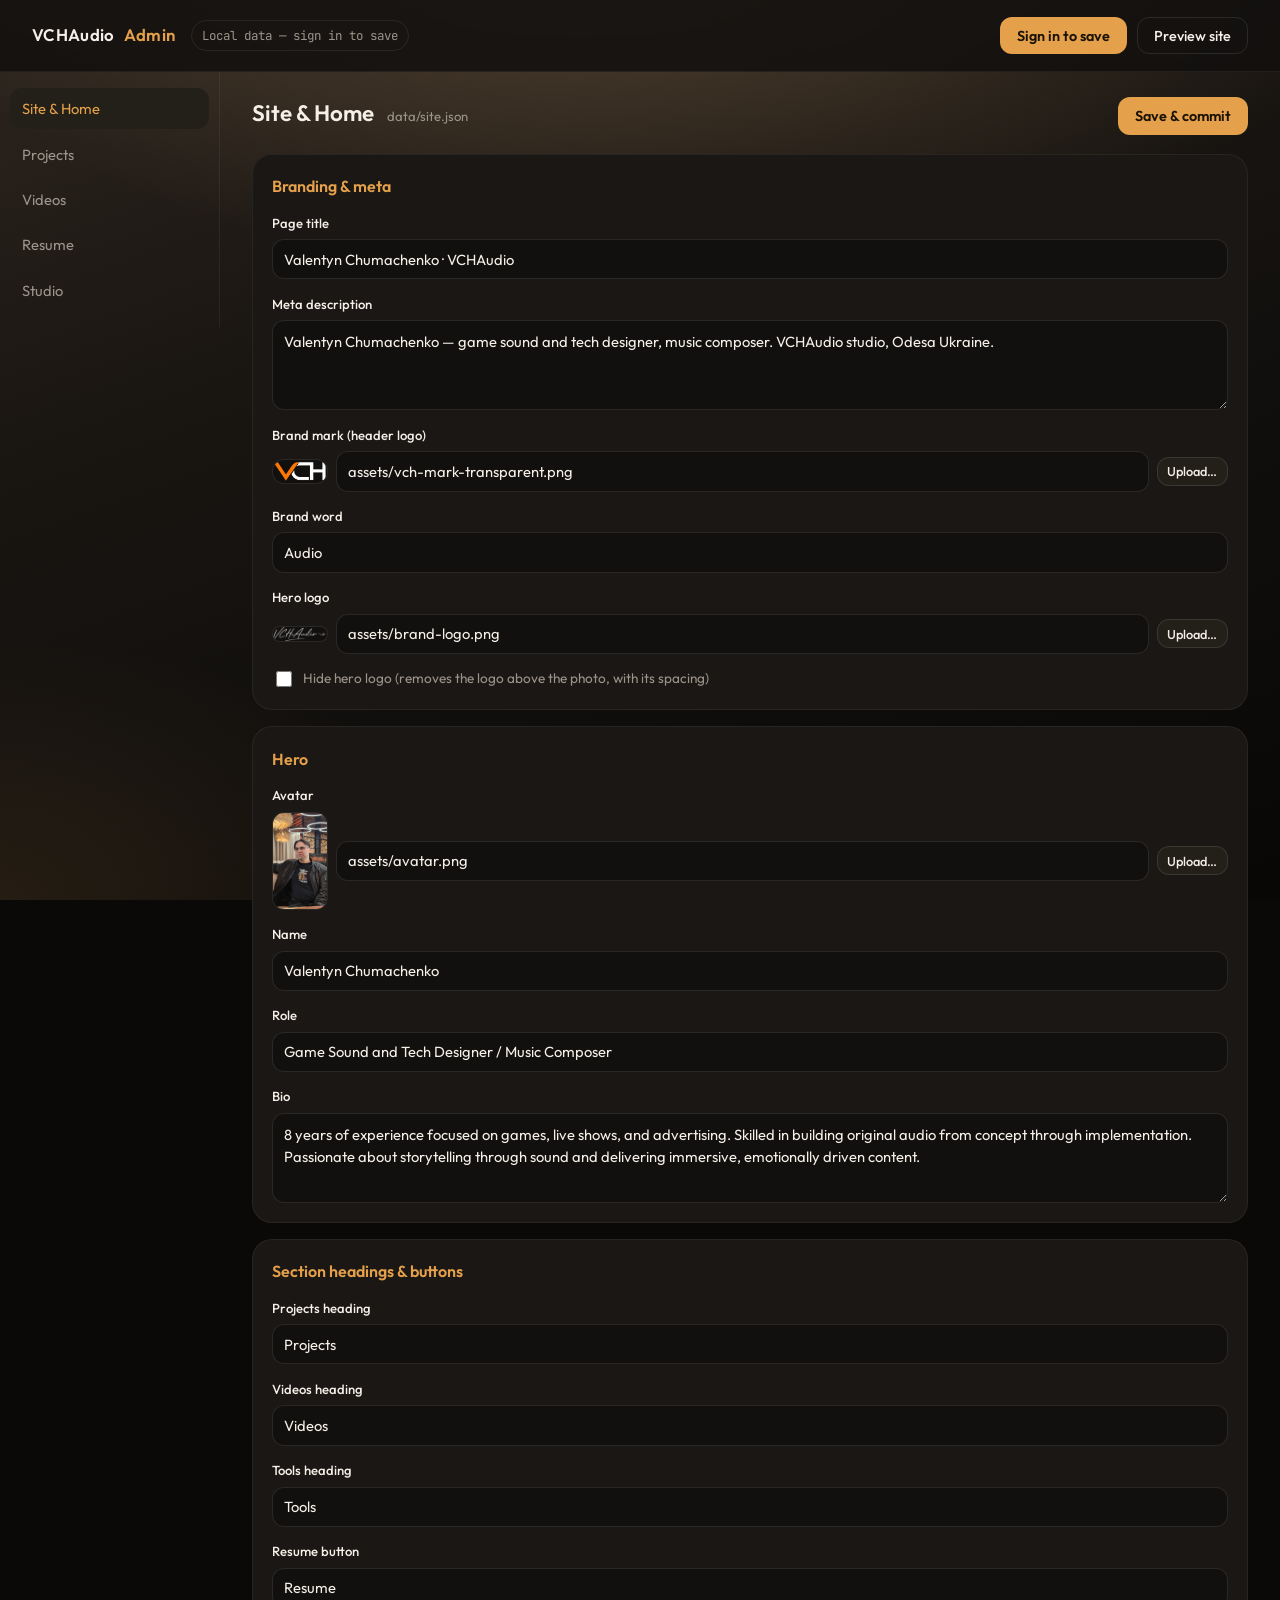
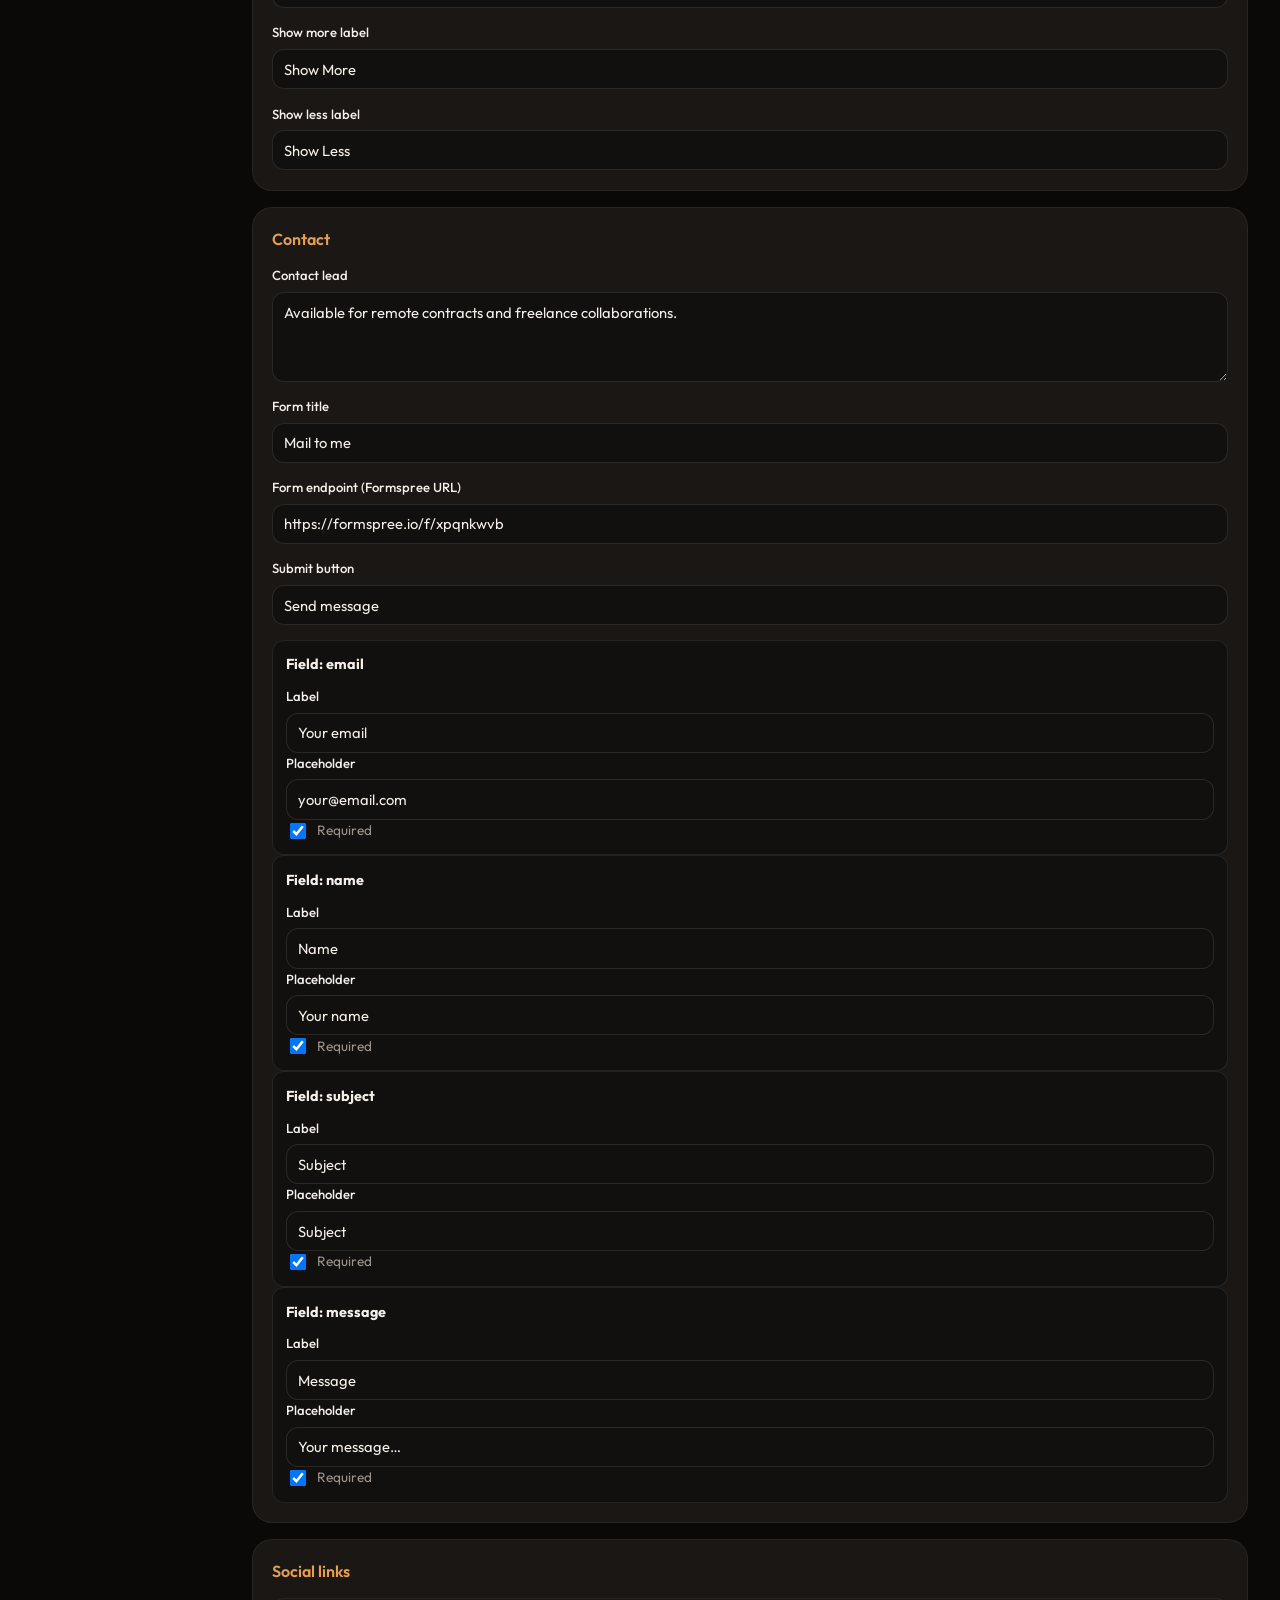
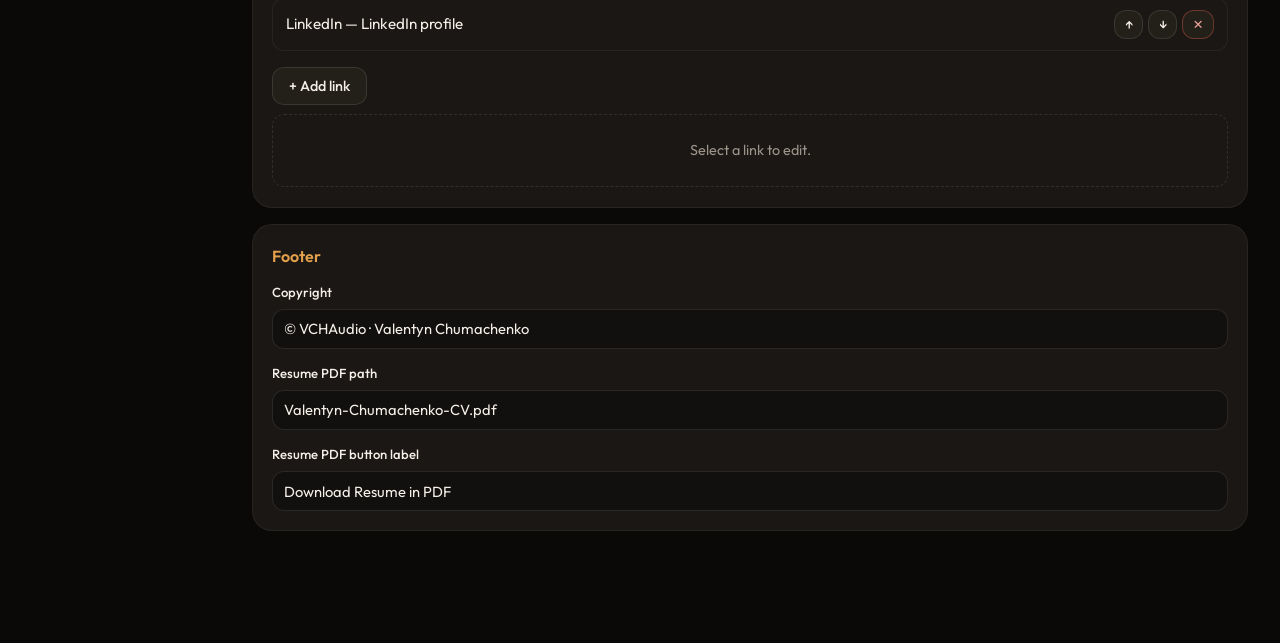
==== admin/index.html @ 2c7d289c "Add admin panel, JSON-driven rendering, and local dev server. Admin panel (admin/) edits site, proje" ====
<!DOCTYPE html>
<html lang="en">
  <head>
    <meta charset="UTF-8" />
    <meta name="viewport" content="width=device-width, initial-scale=1" />
    <meta name="robots" content="noindex,nofollow" />
    <title>VCHAudio · Admin</title>
    <link rel="preconnect" href="https://fonts.googleapis.com" />
    <link rel="preconnect" href="https://fonts.gstatic.com" crossorigin />
    <link
      href="https://fonts.googleapis.com/css2?family=DM+Sans:wght@400;500&family=JetBrains+Mono:wght@400;500&family=Outfit:wght@300;400;500;600;700&display=swap"
      rel="stylesheet"
    />
    <link rel="stylesheet" href="../css/styles.css" />
    <link rel="stylesheet" href="admin.css" />
    <link rel="icon" type="image/png" sizes="32x32" href="../assets/favicon-32.png" />
  </head>
  <body class="admin-body admin-body--app">
    <header class="admin-topbar">
      <a class="admin-brand" href="../index.html" target="_blank" rel="noopener">VCHAudio <span>Admin</span></a>
      <div class="admin-topbar__repo" id="admin-repo-label" hidden></div>
      <div class="admin-topbar__actions">
        <button type="button" class="admin-btn admin-btn--primary" id="admin-signin-btn" hidden>Sign in to save</button>
        <button type="button" class="admin-btn admin-btn--ghost" id="admin-preview-btn" hidden>Preview site</button>
        <button type="button" class="admin-btn admin-btn--ghost" id="admin-logout-btn" hidden>Log out</button>
      </div>
    </header>

    <!-- App screen (login lives on login.html) -->
    <section class="admin-app" id="admin-app" hidden>
      <nav class="admin-collections" id="admin-collections"></nav>
      <main class="admin-editor" id="admin-editor"></main>
    </section>

    <div class="admin-toast" id="admin-toast" role="status" aria-live="polite" hidden></div>
    <script src="admin.js" defer></script>
  </body>
</html>
---- css/styles.css ----
/* VCHAudio portfolio — warm dark minimal */
:root {
  --bg: #12100e;
  --bg-elevated: #1a1714;
  --surface: #232019;
  --surface-hover: #2d2820;
  --text: #f5efe8;
  --text-muted: #9c948a;
  --accent: #e4a04a;
  --accent-dim: #c98a3a;
  --glow: rgba(255, 210, 150, 0.12);
  --ring: rgba(255, 220, 190, 0.45);
  --radius-lg: 20px;
  --radius-md: 12px;
  --radius-full: 9999px;
  /* Drop shadow mostly below; negative spread avoids halo on rounded corners */
  --shadow: 0 10px 22px -10px rgba(0, 0, 0, 0.42), inset 0 1px 0 rgba(255, 255, 255, 0.04);
  --shadow-hover: 0 14px 26px -10px rgba(0, 0, 0, 0.48), 0 0 0 1px rgba(228, 160, 74, 0.08);
  --card-stack-gap: 2rem;
  --font: "Outfit", system-ui, sans-serif;
  --mono: "JetBrains Mono", ui-monospace, monospace;
  /* Experience dates / meta (index): distinct from body & mono UI */
  --font-dates: "DM Sans", system-ui, sans-serif;
  --ease-out: cubic-bezier(0.22, 1, 0.36, 1);
  --header-h: 72px;
  --brand-header-inset: clamp(1.25rem, 4vw, 2.5rem);
  /* Horizontal travel: bar brand center ↔ viewport center (mirrored on index/sub) */
  --brand-rehome-offset: calc(50vw - var(--brand-header-inset) - 50%);
  /* Home: collapsed spoilers align with Explore nav tiles */
  --home-tile-max: 420px;
  /* Spoilers: roll only (tile width is instant with JS) */
  --spoiler-roll: 0.42s;
}

*,
*::before,
*::after {
  box-sizing: border-box;
}

html {
  scroll-behavior: smooth;
  background-color: #0a0908;
  scroll-padding-top: var(--header-h);
}

html::before {
  content: "";
  position: fixed;
  inset: 0;
  z-index: 0;
  pointer-events: none;
  background-image:
    radial-gradient(ellipse 115% 80% at 50% -10%, rgba(255, 200, 140, 0.24), transparent 52%),
    radial-gradient(ellipse 65% 50% at 0% 100%, rgba(228, 160, 74, 0.1), transparent 58%),
    linear-gradient(160deg, #2e261f 0%, #1a1612 32%, var(--bg) 58%, #080706 100%);
  background-repeat: no-repeat;
  background-size: 100% 100%;
}

@media (prefers-reduced-motion: reduce) {
  html {
    scroll-behavior: auto;
  }
  *,
  *::before,
  *::after {
    animation-duration: 0.01ms !important;
    animation-iteration-count: 1 !important;
    transition-duration: 0.01ms !important;
  }
}

body {
  position: relative;
  z-index: 1;
  margin: 0;
  min-height: 100vh;
  min-height: 100dvh;
  padding-top: var(--header-h);
  font-family: var(--font);
  font-weight: 400;
  font-size: 1rem;
  line-height: 1.6;
  color: var(--text);
  background: transparent;
  -webkit-font-smoothing: antialiased;
}

a {
  color: var(--accent);
  text-decoration: none;
  transition: color 0.2s var(--ease-out), opacity 0.2s;
}

a:hover {
  color: #f0be6e;
}

img {
  max-width: 100%;
  display: block;
}

img:not(.brand-vch-mark):not(.page-overview-banner__img):not(.avatar-photo) {
  height: auto;
}

/* ——— Layout ——— */
.site-header {
  position: fixed;
  top: 0;
  left: 0;
  right: 0;
  z-index: 40;
  height: var(--header-h);
  display: flex;
  align-items: center;
  justify-content: space-between;
  padding: 0 clamp(1.25rem, 4vw, 2.5rem);
  /* Opaque bar: no backdrop-filter on scroll (repaints every frame). */
  background: rgba(18, 16, 14, 0.97);
  border-bottom: 1px solid rgba(255, 255, 255, 0.06);
}

/* Subpages (not index): brand centered; equal side columns keep true horizontal center */
.site-header--center-brand {
  display: grid;
  grid-template-columns: minmax(2.75rem, 1fr) auto minmax(2.75rem, 1fr);
  align-items: center;
  justify-content: stretch;
}

.site-header--center-brand > .brand {
  grid-column: 2;
  justify-self: center;
}

.site-header--center-brand > .nav-back {
  grid-column: 3;
  justify-self: end;
}

.brand {
  font-weight: 600;
  font-size: 1.05rem;
  letter-spacing: 0.06em;
  color: var(--text);
  text-decoration: none;
}

.brand span {
  color: var(--accent);
}

.brand.brand--with-vch-mark > span {
  font-size: 1.13em;
  line-height: 1;
}

/* Header wordmark — index and VM-XCtrl share this block (see index.html header) */
.site-header .brand.brand--with-vch-mark {
  font-size: 1.05rem;
  line-height: 1;
}

.site-header .brand.brand--with-vch-mark > span {
  font-size: 1.13em;
  line-height: 1;
}

.site-header .brand-vch-mark {
  height: 1.06em;
  max-height: min(1.78rem, 1.36em);
  width: auto;
  max-width: none;
  object-fit: contain;
}

/* Match .experience-studio-title--wordmark: shared optical lock-up for mark + “Audio” */
.brand--with-vch-mark {
  display: inline-flex;
  align-items: center;
  justify-content: center;
  gap: 0.06em;
  line-height: 1;
  animation: logo-fade-in 0.4s var(--ease-out) both;
}

.brand-vch-mark {
  height: 1.06em;
  width: auto;
  max-height: min(1.78rem, 1.36em);
  display: block;
  flex-shrink: 0;
  object-fit: contain;
  animation: logo-breathe 2s ease-in-out 0.45s infinite;
}

.brand--with-vch-mark:hover .brand-vch-mark {
  filter: brightness(1.08);
}

/* In-document nav: index ↔ sub — same motion, mirrored (center ↔ left corner) */
html.nav-from-sub .brand.brand--with-vch-mark {
  --brand-rehome-from: var(--brand-rehome-offset);
  animation: brand-rehome 0.95s var(--ease-out) both;
}

html.nav-from-index .brand.brand--with-vch-mark {
  --brand-rehome-from: calc(-1 * var(--brand-rehome-offset));
  animation: brand-rehome 0.95s var(--ease-out) both;
}

html.nav-from-sub .brand-vch-mark,
html.nav-from-index .brand-vch-mark {
  animation: logo-breathe 2s ease-in-out 1.12s infinite;
}

.nav-back {
  font-size: 0.9rem;
  font-weight: 500;
  color: var(--text-muted);
}

.nav-back:hover {
  color: var(--text);
}

/* Back control: left column; title in true page center (1fr | auto | 1fr grid) */
.page-hero-title-row {
  display: grid;
  grid-template-columns: minmax(0, 1fr) auto minmax(0, 1fr);
  align-items: center;
  column-gap: clamp(1rem, 4vw, 1.75rem);
  margin: 0 0 0.5rem;
  width: 100%;
}

.page-hero-title-row > h1,
.page-hero-title-stack {
  grid-column: 2;
  grid-row: 1;
}

.page-hero-title-row > h1 {
  text-align: center;
}

.page-hero-title-stack {
  display: flex;
  flex-direction: column;
  align-items: center;
  text-align: center;
  min-width: 0;
}

.page-hero-title-stack h1 {
  margin: 0 0 0.2rem;
  text-align: center;
}

.page-hero-company {
  margin: 0;
  font-size: clamp(0.92rem, 2.1vw, 1.08rem);
  font-weight: 500;
  letter-spacing: 0.03em;
  color: #9e8f7e;
}

/* Spotlight project pages: default banner title size, gold project name only */
main.project-page--hero-glow .page-hero-title-stack h1 {
  color: #f0d78c;
}

main.project-page--hero-glow .page-hero-company--category {
  font-size: clamp(0.72rem, 1.75vw, 0.88rem);
  font-weight: 500;
  letter-spacing: 0.02em;
  color: #ffffff;
}

.page-back-inline {
  grid-column: 1;
  grid-row: 1;
  justify-self: end;
  align-self: center;
  display: flex;
  flex-shrink: 0;
}

.page-back {
  display: inline-flex;
  align-items: center;
  justify-content: center;
  line-height: 0;
  border-radius: var(--radius-full);
  transition: transform 0.15s var(--ease-out);
}

.page-back:active {
  transform: scale(0.96);
}

.page-back-icon {
  width: 1.5rem;
  height: 1.5rem;
  border-radius: var(--radius-full);
  background: var(--surface);
  display: flex;
  align-items: center;
  justify-content: center;
  flex-shrink: 0;
  transition: transform 0.4s var(--ease-out), background 0.25s var(--ease-out);
}

.page-back:hover .page-back-icon {
  background: var(--surface-hover);
}

.page-back-icon svg {
  width: 14px;
  height: 14px;
  color: var(--accent);
  stroke: var(--accent);
  stroke-width: 2.25;
}

.page-back-icon svg path {
  stroke: currentColor;
}

main {
  max-width: 720px;
  margin: 0 auto;
  padding: clamp(0.65rem, 1.8vw, 1.1rem) clamp(1.25rem, 4vw, 2rem) 4rem;
}

/* Marketing & ads: wider two-column work rows */
main.marketing-main {
  max-width: min(1440px, 100%);
}

/* Other projects: same wide main as Marketing — do not use .marketing-main (Marketing strip/carousel rules) */
main.page-other-projects {
  max-width: min(1440px, 100%);
}

.page-hero {
  text-align: center;
  padding: 0.85rem 0 1rem;
}

.page-hero h1 {
  margin: 0 0 0.5rem;
  font-size: clamp(2.05rem, 5.8vw, 2.9rem);
  font-weight: 600;
  letter-spacing: -0.02em;
}

.page-hero .page-hero-title-row > h1 {
  margin: 0 0 0.5rem;
}

.page-hero .page-hero-title-stack h1 {
  margin: 0 0 0.2rem;
}

/* Project pages with top banner: tight under fixed header */
.page-overview-banner + main {
  padding-top: clamp(0.35rem, 1.1vw, 0.65rem);
}

.page-overview-banner + main .page-hero {
  padding: 0.35rem 0 1rem;
}

.page-overview-banner + main .page-hero-title-row {
  margin-bottom: 0.35rem;
}

.page-overview-banner + main .page-hero h1 {
  font-size: clamp(2.35rem, 6.5vw, 3.25rem);
}

.page-hero p.lead {
  margin: 0;
  color: var(--text-muted);
  font-size: 1.05rem;
}

/* ——— Home hero (logo, portrait, intro) ——— */
.home-hero {
  margin-bottom: 0.5rem;
}

.brand-logo-wrap {
  display: flex;
  justify-content: center;
  align-items: center;
  margin: 0.5rem 0 1.1rem;
  animation: fade-up 0.75s var(--ease-out) both;
}

/* When the admin hides the hero logo, the wrapper must collapse (removing the
   logo AND its spacing). Without this, `.brand-logo-wrap { display: flex }`
   above would override the UA `[hidden] { display: none }` rule (same
   specificity, author beats UA) and the logo/space would stay. */
.brand-logo-wrap[hidden] {
  display: none;
}

.brand-logo {
  display: block;
  width: min(100%, 720px);
  height: auto;
  max-height: min(32vw, 200px);
  object-fit: contain;
  animation: logo-breathe 2s ease-in-out 0.85s infinite;
}

@media (min-width: 480px) {
  .brand-logo {
    max-height: min(28vw, 240px);
  }
}

@media (min-width: 720px) {
  .brand-logo {
    max-height: min(24vw, 300px);
  }
}

.avatar-wrap {
  display: flex;
  justify-content: center;
  margin: 0 0 1.35rem;
  animation: hero-in 0.9s var(--ease-out) 0.08s both;
}

.avatar-ring {
  position: relative;
  width: min(200px, 52vw);
  height: min(200px, 52vw);
  border-radius: var(--radius-full);
  padding: 4px;
  display: flex;
  align-items: center;
  justify-content: center;
  transform-style: preserve-3d;
  transition: transform 0.4s var(--ease-out);
  background: linear-gradient(145deg, var(--ring), rgba(80, 60, 40, 0.35) 40%, var(--accent-dim));
  box-shadow:
    0 0 0 1px rgba(255, 255, 255, 0.06),
    0 20px 50px rgba(0, 0, 0, 0.5),
    0 0 80px rgba(228, 160, 74, 0.08);
}

.avatar-ring::after {
  content: "";
  position: absolute;
  inset: -12px;
  border-radius: inherit;
  background: radial-gradient(circle, rgba(255, 220, 180, 0.15), transparent 65%);
  z-index: -1;
  pointer-events: none;
}

.avatar-photo-crop {
  flex: 1 1 auto;
  width: 100%;
  height: 100%;
  min-height: 0;
  min-width: 0;
  border-radius: var(--radius-full);
  overflow: hidden;
}

.avatar-photo-crop img {
  width: 100%;
  height: 100%;
  object-fit: cover;
  object-position: 50% 18%;
  transform: scale(1.08);
  transform-origin: 50% 18%;
  display: block;
  border-radius: var(--radius-full);
  border: 3px solid var(--bg);
}

.intro-block {
  text-align: center;
  max-width: 26rem;
  margin: 0 auto 2rem;
  animation: fade-up 0.8s var(--ease-out) 0.16s both;
}

.intro-name {
  margin: 0 0 0.45rem;
  font-size: clamp(1.45rem, 4.2vw, 1.95rem);
  font-weight: 600;
  letter-spacing: -0.02em;
  line-height: 1.2;
  color: var(--text);
}

.intro-role {
  margin: 0 0 0.75rem;
  font-size: clamp(0.95rem, 2.8vw, 1.08rem);
  font-weight: 500;
  color: var(--text-muted);
  line-height: 1.45;
}

.intro-tagline-wrap {
  margin: 0;
  display: flex;
  justify-content: center;
}

.intro-tagline {
  display: inline-block;
  margin: 0;
  padding: 0.32rem 0.7rem;
  font-size: clamp(0.76rem, 2.05vw, 0.84rem);
  font-style: italic;
  font-weight: 300;
  font-synthesis: none;
  letter-spacing: 0.025em;
  line-height: 1.45;
  color: rgba(244, 238, 232, 0.62);
  border-radius: var(--radius-full);
  border: 1px solid rgba(255, 255, 255, 0.06);
  background: rgba(255, 255, 255, 0.02);
}

/* ——— Spoiler / details ——— */
details.spoiler {
  width: 100%;
  max-width: min(var(--home-tile-max), 100%);
  margin-left: auto;
  margin-right: auto;
  margin-bottom: calc(var(--card-stack-gap) * 0.7);
  background: var(--bg-elevated);
  border: 1px solid rgba(255, 255, 255, 0.06);
  border-radius: var(--radius-lg);
  overflow: visible;
  isolation: isolate;
  box-shadow: var(--shadow);
  animation: fade-up 0.8s var(--ease-out) 0s both;
  /* No max-width transition — JS resizes tile immediately */
  transition:
    border-color 0.24s var(--ease-out),
    transform 0.24s var(--ease-out),
    background 0.24s var(--ease-out),
    box-shadow 0.24s var(--ease-out);
}

details.spoiler[open] {
  max-width: 100%;
  transform: none;
  background: var(--bg-elevated);
  border-color: rgba(255, 255, 255, 0.06);
  box-shadow: var(--shadow-hover);
}

details.spoiler:not([open]):hover,
details.spoiler:not([open]):focus-within {
  background: linear-gradient(165deg, var(--glow), var(--bg-elevated));
  border-color: rgba(228, 160, 74, 0.38);
  transform: translateY(-2px);
  box-shadow: 0 10px 28px rgba(0, 0, 0, 0.3), 0 0 0 1px rgba(228, 160, 74, 0.1);
}

details.spoiler:not([open]):active {
  transform: translateY(0);
}

details.spoiler[open]:hover,
details.spoiler[open]:focus-within {
  background: var(--bg-elevated);
  transform: none;
  border-color: rgba(255, 255, 255, 0.06);
  box-shadow: var(--shadow-hover);
}

details.spoiler:not([open]):hover summary,
details.spoiler:not([open]):focus-within summary {
  color: var(--accent);
}

/* After closing: reset tile + summary (pointer can still be over; summary keeps :focus) */
details.spoiler.spoiler--no-hover:not([open]):hover,
details.spoiler.spoiler--no-hover:not([open]):focus-within {
  background: var(--bg-elevated);
  border-color: rgba(255, 255, 255, 0.06);
  transform: none;
  box-shadow: var(--shadow);
}

details.spoiler.spoiler--no-hover:not([open]):hover summary,
details.spoiler.spoiler--no-hover:not([open]):focus-within summary {
  color: var(--text);
}

details.spoiler.spoiler--no-hover:not([open]) summary:hover,
details.spoiler.spoiler--no-hover:not([open]) summary:focus-visible {
  background: transparent;
}

details.spoiler.spoiler--no-hover:not([open]) .spoiler-chevron:hover {
  background: var(--surface);
}

details.spoiler[open] summary,
details.spoiler[open]:hover summary,
details.spoiler[open]:focus-within summary {
  color: var(--text);
}

details.spoiler summary:focus-visible {
  outline: 2px solid var(--ring);
  outline-offset: 2px;
  border-radius: var(--radius-md);
}

details.spoiler:last-of-type {
  margin-bottom: var(--card-stack-gap);
}

details.spoiler summary {
  list-style: none;
  cursor: pointer;
  position: relative;
  display: flex;
  align-items: center;
  justify-content: center;
  padding: 1.15rem 1.35rem;
  font-weight: 500;
  font-size: 1.05rem;
  line-height: 1.3;
  color: var(--text);
  user-select: none;
  border-radius: var(--radius-lg);
  transition:
    background 0.25s var(--ease-out),
    color 0.2s var(--ease-out);
}

details.spoiler[open] summary {
  border-radius: var(--radius-lg) var(--radius-lg) 0 0;
}

.spoiler-summary-label {
  text-align: center;
}

details.spoiler summary::-webkit-details-marker {
  display: none;
}

details.spoiler summary:hover {
  background: rgba(255, 255, 255, 0.04);
}

details.spoiler summary:active {
  transform: scale(0.995);
}

.spoiler-chevron {
  position: absolute;
  right: 1rem;
  top: 50%;
  width: 1.5rem;
  height: 1.5rem;
  margin-top: -0.75rem;
  border-radius: var(--radius-full);
  background: var(--surface);
  display: flex;
  align-items: center;
  justify-content: center;
  flex-shrink: 0;
  transition: transform 0.4s var(--ease-out), background 0.25s;
}

details.spoiler summary:hover .spoiler-chevron {
  background: var(--surface-hover);
}

details.spoiler[open] .spoiler-chevron {
  transform: rotate(180deg);
}

.spoiler-chevron svg {
  width: 14px;
  height: 14px;
  stroke: var(--accent);
  stroke-width: 2.25;
}

.spoiler-chevron svg path {
  stroke: inherit;
}

.spoiler-body {
  max-height: 0;
  overflow: hidden;
  border-radius: 0 0 var(--radius-lg) var(--radius-lg);
  perspective: 1000px;
  transition: max-height var(--spoiler-roll) var(--ease-out);
}

/* Fallback when JavaScript is disabled */
details.spoiler[open] .spoiler-body {
  max-height: 3200px;
}

@keyframes spoiler-roll-open {
  from {
    transform: rotateX(-88deg);
  }
  to {
    transform: rotateX(0deg);
  }
}

@keyframes spoiler-roll-close {
  from {
    transform: rotateX(0deg);
  }
  to {
    transform: rotateX(-88deg);
  }
}

@keyframes spoiler-roll-open-reverse {
  from {
    transform: rotateX(88deg);
  }
  to {
    transform: rotateX(0deg);
  }
}

.spoiler-inner {
  padding: 0 1.25rem 1.35rem;
  border-top: 1px solid rgba(255, 255, 255, 0.05);
  transform-origin: top center;
  backface-visibility: hidden;
  /* Open: keyframed roll only; close snaps (no transition) */
}

details.spoiler:not([open]) .spoiler-inner {
  transform: rotateX(-88deg);
  animation: none;
  pointer-events: none;
}

details.spoiler[open] .spoiler-inner {
  pointer-events: auto;
  animation: spoiler-roll-open var(--spoiler-roll) var(--ease-out) both;
}

@media (prefers-reduced-motion: reduce) {
  .spoiler-body {
    perspective: none;
  }

  .spoiler-inner {
    transition: none;
    animation: none !important;
  }

  details.spoiler:not([open]) .spoiler-inner {
    transform: none;
  }

  details.spoiler[open] .spoiler-inner {
    transform: none;
  }
}

/* ——— Content blocks inside spoiler ——— */
.info-grid {
  display: grid;
  gap: 0.65rem 1.25rem;
  margin: 1rem 0 1.5rem;
}

@media (min-width: 480px) {
  .info-grid {
    grid-template-columns: auto 1fr;
  }
}

.info-label {
  font-size: 0.78rem;
  text-transform: uppercase;
  letter-spacing: 0.08em;
  color: var(--text-muted);
  font-weight: 500;
}

.info-value {
  font-size: 0.95rem;
}

.divider {
  height: 1px;
  background: rgba(255, 255, 255, 0.06);
  margin: 1.25rem 0;
}

.summary-text {
  margin: 0;
  color: var(--text-muted);
  font-size: 0.98rem;
  line-height: 1.65;
}

.experience-intro {
  display: flex;
  flex-direction: column;
  gap: 1.5rem;
  padding-top: 1rem;
}

.experience-studio {
  text-align: center;
  padding: 0 0.5rem 1.35rem;
  border-bottom: 1px solid rgba(255, 255, 255, 0.08);
}

.experience-studio-eyebrow {
  margin: 0 0 0.4rem;
  font-size: 0.68rem;
  font-weight: 600;
  letter-spacing: 0.2em;
  text-transform: uppercase;
  color: var(--text-muted);
}

.experience-studio-title {
  margin: 0 0 0.45rem;
  font-size: clamp(1.35rem, 4vw, 1.65rem);
  font-weight: 600;
  letter-spacing: 0.06em;
  color: var(--accent);
}

.experience-studio-title--wordmark {
  display: inline-flex;
  align-items: center;
  justify-content: center;
  gap: 0.06em;
  margin: 0 auto 0.45rem;
  max-width: 100%;
  font-size: clamp(1.35rem, 4vw, 1.65rem);
  font-weight: 600;
  letter-spacing: 0.06em;
  color: var(--text);
  line-height: 1;
}

.experience-studio-title--wordmark .experience-studio-mark {
  height: 1.06em;
  width: auto;
  max-height: min(1.95rem, 1.36em);
  display: block;
  object-fit: contain;
  flex-shrink: 0;
}

.experience-studio-title--wordmark .experience-studio-audio {
  color: var(--accent);
  font-size: 1.13em;
  line-height: 1;
}

.experience-studio-meta {
  margin: 0 0 0.65rem;
  font-family: var(--font-dates);
  font-size: 0.8rem;
  font-weight: 500;
  letter-spacing: 0.03em;
  font-feature-settings: "tnum" 1;
  color: var(--accent-dim);
}

.experience-studio-lead {
  margin: 0 auto;
  max-width: 28rem;
  font-size: 0.92rem;
  line-height: 1.55;
  color: var(--text-muted);
}

.experience-list {
  display: flex;
  flex-direction: column;
  gap: 1.1rem;
}

.job-card {
  background: var(--surface);
  border-radius: var(--radius-md);
  padding: 1rem 1.1rem;
  border: 1px solid rgba(255, 255, 255, 0.04);
  transition: border-color 0.25s, transform 0.25s var(--ease-out);
}

/* Clickable tiles → project overview: plain until hover; palette accent (distinct from always-on studio card) */
a.job-card.job-card--to-project {
  display: block;
  text-decoration: none;
  color: inherit;
  cursor: pointer;
  transition:
    border-color 0.25s var(--ease-out),
    transform 0.25s var(--ease-out),
    background 0.25s var(--ease-out),
    box-shadow 0.25s var(--ease-out);
}

a.job-card.job-card--to-project h3,
a.job-card.job-card--to-project .job-meta,
a.job-card.job-card--to-project p {
  transition: color 0.2s var(--ease-out);
}

a.job-card.job-card--to-project:hover,
a.job-card.job-card--to-project:focus-visible {
  background: linear-gradient(165deg, var(--glow), var(--bg-elevated));
  border-color: rgba(228, 160, 74, 0.38);
  transform: translateY(-2px);
  box-shadow: var(--shadow-hover);
}

a.job-card.job-card--to-project:hover h3,
a.job-card.job-card--to-project:focus-visible h3 {
  color: var(--accent);
}

a.job-card.job-card--to-project:hover .job-meta,
a.job-card.job-card--to-project:focus-visible .job-meta {
  color: var(--accent-dim);
}

a.job-card.job-card--to-project:hover p,
a.job-card.job-card--to-project:focus-visible p {
  color: var(--text);
}

a.job-card.job-card--to-project:active {
  transform: translateY(0);
}

a.job-card.job-card--to-project:focus-visible {
  outline: 2px solid var(--ring);
  outline-offset: 3px;
}

.job-card:hover {
  border-color: rgba(228, 160, 74, 0.2);
}

.job-card h3 {
  margin: 0 0 0.25rem;
  font-size: 1.05rem;
  font-weight: 600;
}

.job-meta {
  font-size: 0.82rem;
  color: var(--accent);
  font-family: var(--font-dates);
  font-weight: 500;
  letter-spacing: 0.03em;
  font-feature-settings: "tnum" 1;
  margin-bottom: 0.5rem;
}

.job-card p {
  margin: 0;
  font-size: 0.9rem;
  color: var(--text-muted);
}

/* ——— Skills spoiler (home) ——— */
.spoiler-inner--skills {
  display: flex;
  flex-direction: column;
  gap: 1.5rem;
  padding-top: 1rem;
  padding-bottom: 1.5rem;
}

.spoiler-inner--skills .divider {
  margin: 0.25rem 0;
}

.skills-group {
  margin: 0;
}

.skills-heading {
  margin: 0 0 0.85rem;
  font-weight: 600;
  line-height: 1.25;
  text-align: center;
}

.skills-heading--featured {
  font-size: clamp(0.95rem, 2.8vw, 1.08rem);
  letter-spacing: 0.04em;
  font-weight: 600;
  padding-bottom: 0.5rem;
  border-bottom: 1px solid rgba(255, 255, 255, 0.12);
  max-width: 18rem;
  margin-left: auto;
  margin-right: auto;
  margin-bottom: 0.95rem;
}

.skills-group--technical .skills-heading--featured {
  color: #e8c9a8;
  text-shadow: 0 0 22px rgba(228, 160, 74, 0.22);
  border-bottom-color: rgba(196, 130, 88, 0.55);
}

.skills-group--core .skills-heading--featured {
  color: var(--accent);
  text-shadow: 0 0 20px rgba(228, 160, 74, 0.28);
  border-bottom-color: rgba(228, 160, 74, 0.55);
}

.skills-group--soft .skills-heading--featured {
  color: #ffffff;
  border-bottom-color: rgba(255, 255, 255, 0.28);
}

.skills-heading--notes {
  font-size: 0.78rem;
  text-transform: uppercase;
  letter-spacing: 0.12em;
  color: var(--text-muted);
  font-weight: 600;
  margin-bottom: 0.45rem;
}

.skills-group--notes .course-line {
  margin-top: 0;
  text-align: center;
  max-width: 26rem;
  margin-left: auto;
  margin-right: auto;
}

.skill-list {
  list-style: none;
  margin: 0;
  padding: 0;
  display: grid;
  gap: 0.35rem 0.45rem;
  grid-template-columns: 1fr;
}

@media (min-width: 400px) {
  .skill-list {
    grid-template-columns: repeat(2, minmax(0, 1fr));
  }
}

@media (min-width: 640px) {
  .skill-list {
    grid-template-columns: repeat(3, minmax(0, 1fr));
  }
}

.skill-list li {
  margin: 0;
  display: flex;
  align-items: center;
  justify-content: center;
  text-align: center;
  text-wrap: balance;
  min-height: 2.5rem;
  padding: 0.4rem 0.55rem;
  line-height: 1.25;
  font-family: var(--font);
  font-size: 0.78rem;
  font-weight: 700;
  letter-spacing: 0.01em;
  border-radius: var(--radius-md);
  transition:
    border-color 0.22s var(--ease-out),
    box-shadow 0.22s var(--ease-out),
    transform 0.22s var(--ease-out),
    color 0.22s var(--ease-out),
    background 0.22s var(--ease-out);
}

/* Technical: bronze / brown-gold + warm shimmer (no green or blue) */
.skills-group--technical .skill-list li {
  position: relative;
  overflow: hidden;
  color: rgba(255, 236, 218, 0.96);
  background: linear-gradient(
    125deg,
    rgba(72, 44, 30, 0.72) 0%,
    rgba(140, 88, 52, 0.38) 22%,
    rgba(255, 220, 190, 0.16) 45%,
    rgba(165, 98, 58, 0.32) 58%,
    rgba(42, 28, 20, 0.78) 100%
  );
  background-size: 240% 240%;
  border: 1px solid rgba(200, 130, 82, 0.48);
  box-shadow:
    0 1px 0 rgba(255, 230, 200, 0.1) inset,
    0 4px 14px rgba(0, 0, 0, 0.28),
    0 0 18px rgba(228, 160, 74, 0.12);
}

@media (prefers-reduced-motion: no-preference) {
  .skills-group--technical .skill-list li {
    animation: skill-tech-shimmer-warm 6s ease-in-out infinite;
  }
}

@keyframes skill-tech-shimmer-warm {
  0%,
  100% {
    background-position: 0% 40%;
  }

  50% {
    background-position: 100% 60%;
  }
}

.skills-group--technical .skill-list li:hover {
  color: #fff4e8;
  border-color: rgba(220, 160, 110, 0.65);
  box-shadow:
    0 1px 0 rgba(255, 235, 210, 0.14) inset,
    0 6px 20px rgba(0, 0, 0, 0.32),
    0 0 26px rgba(228, 160, 74, 0.22);
  transform: translateY(-2px);
}

/* Core: gold (site accent) */
.skills-group--core .skill-list li {
  color: #fff5e8;
  background: linear-gradient(
    158deg,
    rgba(228, 160, 74, 0.28) 0%,
    rgba(35, 32, 25, 0.92) 42%,
    rgba(201, 138, 58, 0.18) 100%
  );
  border: 1px solid rgba(228, 160, 74, 0.48);
  box-shadow:
    0 1px 0 rgba(255, 220, 180, 0.14) inset,
    0 4px 14px rgba(0, 0, 0, 0.24),
    0 0 16px rgba(228, 160, 74, 0.14);
}

.skills-group--core .skill-list li:hover {
  color: #fffaf2;
  border-color: rgba(240, 190, 110, 0.65);
  box-shadow:
    0 1px 0 rgba(255, 230, 200, 0.2) inset,
    0 6px 20px rgba(0, 0, 0, 0.3),
    0 0 28px rgba(228, 160, 74, 0.3);
  transform: translateY(-2px);
}

/* Soft: white */
.skills-group--soft .skill-list li {
  color: #ffffff;
  background: linear-gradient(
    165deg,
    rgba(255, 255, 255, 0.1) 0%,
    rgba(255, 255, 255, 0.03) 48%,
    rgba(245, 239, 232, 0.06) 100%
  );
  border: 1px solid rgba(255, 255, 255, 0.2);
  box-shadow:
    0 1px 0 rgba(255, 255, 255, 0.09) inset,
    0 4px 14px rgba(0, 0, 0, 0.22);
}

.skills-group--soft .skill-list li:hover {
  color: #ffffff;
  border-color: rgba(255, 255, 255, 0.38);
  box-shadow:
    0 1px 0 rgba(255, 255, 255, 0.12) inset,
    0 6px 20px rgba(0, 0, 0, 0.28),
    0 0 18px rgba(255, 255, 255, 0.06);
  transform: translateY(-2px);
}

@media (prefers-reduced-motion: reduce) {
  .skill-list li {
    transition: border-color 0.15s ease, box-shadow 0.15s ease, color 0.15s ease;
  }

  .skill-list li:hover {
    transform: none;
  }
}

.course-line {
  font-size: 0.92rem;
  color: var(--text-muted);
  margin: 0.35rem 0 0;
}

.course-line strong {
  color: var(--text);
  font-weight: 500;
}

/* ——— Nav cards ——— */
.section-label {
  text-align: center;
  font-size: 0.72rem;
  text-transform: uppercase;
  letter-spacing: 0.18em;
  color: var(--text-muted);
  margin: 2.5rem 0 1rem;
  animation: fade-up 0.8s var(--ease-out) 0.28s both;
}

.section-label--nav-follow {
  margin: 1.85rem 0 0.85rem;
  animation: fade-up 0.75s var(--ease-out) 0.52s both;
}

.nav-grid {
  display: flex;
  flex-direction: column;
  gap: var(--card-stack-gap);
  max-width: var(--home-tile-max);
  margin: 0 auto;
}

.nav-card {
  display: block;
  position: relative;
  padding: 1.15rem 1.35rem;
  border-radius: var(--radius-lg);
  background: var(--bg-elevated);
  border: 1px solid rgba(255, 255, 255, 0.08);
  color: var(--text);
  font-weight: 500;
  font-size: 1.05rem;
  text-align: center;
  overflow: visible;
  isolation: isolate;
  transition:
    transform 0.35s var(--ease-out),
    border-color 0.25s,
    box-shadow 0.35s var(--ease-out),
    background 0.25s;
  box-shadow: var(--shadow);
}

.nav-card::before {
  content: "";
  position: absolute;
  inset: 0;
  background: linear-gradient(120deg, transparent 40%, rgba(228, 160, 74, 0.06) 50%, transparent 60%);
  transform: translateX(-100%);
  transition: transform 0.6s var(--ease-out);
}

.nav-card:hover {
  border-color: rgba(228, 160, 74, 0.35);
  transform: translateY(-3px);
  box-shadow: var(--shadow-hover);
  background: var(--surface);
}

.nav-card:hover::before {
  transform: translateX(100%);
}

.nav-card:active {
  transform: translateY(0) scale(0.98);
  transition-duration: 0.1s;
}

.nav-card span.sub {
  display: block;
  margin-top: 0.25rem;
  font-size: 0.78rem;
  font-weight: 400;
  color: var(--text-muted);
}

/* Stagger nav cards */
.nav-card[data-i="0"] { animation: fade-up 0.65s var(--ease-out) 0.32s both; }
.nav-card[data-i="1"] { animation: fade-up 0.65s var(--ease-out) 0.4s both; }
.nav-card[data-i="2"] { animation: fade-up 0.65s var(--ease-out) 0.48s both; }
.nav-card[data-i="3"] { animation: fade-up 0.65s var(--ease-out) 0.54s both; }
.nav-card[data-i="4"] { animation: fade-up 0.65s var(--ease-out) 0.62s both; }
.nav-card[data-i="5"] { animation: fade-up 0.65s var(--ease-out) 0.7s both; }
.nav-card[data-i="6"] { animation: fade-up 0.65s var(--ease-out) 0.78s both; }

/* ——— Scroll reveal ——— */
.reveal {
  opacity: 0;
  transform: translateY(22px);
  transition:
    opacity 0.65s var(--ease-out),
    transform 0.65s var(--ease-out);
}

.reveal.is-visible {
  opacity: 1;
  transform: translateY(0);
}

/* ——— Subpages ——— */
.sub-content {
  margin-top: 1.5rem;
  padding: 1.5rem;
  background: var(--bg-elevated);
  border-radius: var(--radius-lg);
  border: 1px solid rgba(255, 255, 255, 0.06);
}

.sub-content p {
  margin: 0;
  color: var(--text-muted);
}

/* Scroll to top — matches Resume button (premium bronze + shimmer) */
.scroll-to-top {
  position: fixed;
  right: clamp(1rem, 3vw, 1.5rem);
  bottom: clamp(1.25rem, 4vw, 2rem);
  z-index: 90;
  display: flex;
  align-items: center;
  justify-content: center;
  width: 4.25rem;
  height: 4.25rem;
  padding: 0;
  overflow: hidden;
  border: 1px solid rgba(228, 180, 110, 0.32);
  border-radius: 50%;
  background: linear-gradient(
    155deg,
    rgba(72, 58, 42, 0.92) 0%,
    rgba(32, 26, 20, 0.98) 38%,
    rgba(48, 38, 28, 0.96) 72%,
    rgba(88, 68, 46, 0.88) 100%
  );
  color: #f0be6e;
  box-shadow:
    0 6px 28px rgba(0, 0, 0, 0.38),
    inset 0 1px 0 rgba(255, 228, 196, 0.14),
    inset 0 -1px 0 rgba(0, 0, 0, 0.22),
    0 0 40px rgba(228, 160, 74, 0.1);
  cursor: pointer;
  opacity: 0;
  visibility: hidden;
  transform: translateY(0.5rem);
  -webkit-tap-highlight-color: transparent;
  transition:
    opacity 0.25s var(--ease-out),
    visibility 0.25s var(--ease-out),
    transform 0.35s var(--ease-out),
    border-color 0.25s var(--ease-out),
    box-shadow 0.35s var(--ease-out),
    background 0.25s var(--ease-out),
    color 0.25s var(--ease-out);
}

.scroll-to-top::before {
  content: "";
  position: absolute;
  inset: 0;
  border-radius: inherit;
  background: linear-gradient(
    120deg,
    transparent 35%,
    rgba(255, 220, 170, 0.14) 50%,
    transparent 65%
  );
  transform: translateX(-100%);
  transition: transform 0.6s var(--ease-out);
  pointer-events: none;
}

.scroll-to-top.is-visible {
  opacity: 1;
  visibility: visible;
  transform: translateY(0);
}

.scroll-to-top:hover,
.scroll-to-top:focus-visible {
  color: #fffaf3;
  border-color: rgba(240, 200, 140, 0.48);
  background: linear-gradient(
    155deg,
    rgba(98, 78, 54, 0.95) 0%,
    rgba(42, 34, 26, 1) 40%,
    rgba(62, 50, 36, 0.98) 72%,
    rgba(118, 92, 58, 0.92) 100%
  );
  box-shadow:
    0 14px 42px rgba(0, 0, 0, 0.42),
    inset 0 1px 0 rgba(255, 235, 210, 0.2),
    0 0 56px rgba(228, 160, 74, 0.18);
}

.scroll-to-top.is-visible:hover,
.scroll-to-top.is-visible:focus-visible,
.scroll-to-top--dual:hover,
.scroll-to-top--dual:focus-visible {
  transform: translateY(-3px);
}

.scroll-to-top:hover::before,
.scroll-to-top:focus-visible::before {
  transform: translateX(100%);
}

.scroll-to-top:active {
  transform: translateY(0) scale(0.98);
  box-shadow:
    0 4px 18px rgba(0, 0, 0, 0.35),
    inset 0 2px 8px rgba(0, 0, 0, 0.28);
}

.scroll-to-top.is-visible:active,
.scroll-to-top--dual:active {
  transform: translateY(0) scale(0.98);
}

.scroll-to-top:focus-visible {
  outline: 2px solid var(--accent);
  outline-offset: 3px;
}

.scroll-to-top svg {
  position: relative;
  z-index: 1;
  width: 1.75rem;
  height: 1.75rem;
  stroke: currentColor;
  stroke-width: 2.25;
  fill: none;
}

.scroll-to-top--dual {
  opacity: 1;
  visibility: visible;
  transform: none;
}

.scroll-to-top--dual .scroll-to-top__icon--up {
  display: none;
}

.scroll-to-top--dual.is-scrolled .scroll-to-top__icon--home {
  display: none;
}

.scroll-to-top--dual.is-scrolled .scroll-to-top__icon--up {
  display: block;
}

@media (prefers-reduced-motion: reduce) {
  .scroll-to-top {
    transition: opacity 0.15s ease, visibility 0.15s ease;
  }
}

/* ——— My studio (gallery + gear) ——— */
.studio-page {
  max-width: min(1100px, 100%);
  --studio-max: 1100px;
  padding-bottom: 2.5rem;
}

.studio-gallery {
  margin-top: 1.35rem;
}

/* Arrows outside the scroll strip: viewport is full content width (matches gear cards below) */
.studio-gallery .studio-gallery__carousel.video-scroller {
  display: block;
  position: relative;
  width: 100%;
}

.studio-gallery .studio-gallery__carousel .video-scroller__btn {
  position: absolute;
  top: 50%;
  transform: translateY(-50%);
  z-index: 4;
}

.studio-gallery .studio-gallery__carousel .video-scroller__btn--prev {
  right: 100%;
  left: auto;
  margin-right: 0.55rem;
}

.studio-gallery .studio-gallery__carousel .video-scroller__btn--next {
  left: 100%;
  right: auto;
  margin-left: 0.55rem;
}

/* One horizontal strip like marketing carousels; portrait tiles are narrower */
.studio-gallery .video-scroller__strip {
  align-items: center;
}

.studio-gallery .video-scroller__viewport {
  width: 100%;
  min-height: clamp(10.5rem, min(40vw, calc(var(--studio-max) * 0.32), 55vh), 32rem);
}

.studio-gallery .studio-gallery__tile {
  position: relative;
  flex: 0 0 auto;
  display: block;
  padding: 0;
  margin: 0;
  /* Scale with My studio column (--studio-max) and viewport */
  height: clamp(10.5rem, min(40vw, calc(var(--studio-max) * 0.32), 55vh), 32rem);
  width: auto;
  border: 1px solid rgba(255, 255, 255, 0.12);
  border-radius: var(--radius-md);
  overflow: hidden;
  background: #0a0a0a;
  line-height: 0;
  font: inherit;
  color: inherit;
  cursor: zoom-in;
  text-align: left;
  box-shadow: 0 6px 22px rgba(0, 0, 0, 0.3);
  transition: border-color 0.2s var(--ease-out), transform 0.2s var(--ease-out), box-shadow 0.25s var(--ease-out);
}

.studio-gallery .studio-gallery__tile--landscape {
  aspect-ratio: 16 / 9;
}

.studio-gallery .studio-gallery__tile--portrait {
  aspect-ratio: 9 / 16;
}

.studio-gallery .studio-gallery__tile:focus-visible {
  outline: 2px solid var(--accent);
  outline-offset: 3px;
}

.studio-gallery .studio-gallery__tile:hover {
  border-color: rgba(228, 160, 74, 0.4);
  transform: translateY(-2px);
  box-shadow: 0 10px 28px rgba(0, 0, 0, 0.4);
}

.studio-gallery .studio-gallery__tile img {
  display: block;
  width: 100%;
  height: 100%;
  object-fit: cover;
  transition: transform 0.35s var(--ease-out);
}

.studio-gallery .studio-gallery__tile:hover img {
  transform: scale(1.03);
}

@media (prefers-reduced-motion: reduce) {
  .studio-gallery .studio-gallery__tile:hover,
  .studio-gallery .studio-gallery__tile:hover img {
    transform: none;
    transition: none;
  }
}

/* My studio: narrow / vertical viewports — no horizontal overflow, touch-safe chrome */
@media (max-width: 720px) {
  .studio-page {
    overflow-x: clip;
    padding-bottom: max(2.25rem, env(safe-area-inset-bottom, 0px));
  }

  .studio-page .page-hero .lead {
    max-width: 26rem;
    margin-inline: auto;
    padding-inline: 0.2rem;
    font-size: clamp(0.88rem, 3.6vw, 1rem);
    line-height: 1.5;
  }

  /* Keep prev/next inside the strip so the page does not grow wider than the screen */
  .studio-gallery .studio-gallery__carousel .video-scroller__btn--prev {
    left: max(0.35rem, env(safe-area-inset-left, 0px));
    right: auto;
    margin-right: 0;
  }

  .studio-gallery .studio-gallery__carousel .video-scroller__btn--next {
    right: max(0.35rem, env(safe-area-inset-right, 0px));
    left: auto;
    margin-left: 0;
  }

  .studio-gallery .studio-gallery__carousel .video-scroller__btn {
    z-index: 5;
    width: 2.5rem;
    height: 2.5rem;
    font-size: 1.25rem;
    background: rgba(12, 10, 9, 0.78);
    -webkit-backdrop-filter: blur(8px);
    backdrop-filter: blur(8px);
    box-shadow: 0 2px 14px rgba(0, 0, 0, 0.4);
  }

  .studio-gallery .video-scroller__viewport {
    min-height: clamp(8.75rem, min(36dvw, 42dvh), 24rem);
  }

  .studio-gallery .studio-gallery__tile {
    height: clamp(8.75rem, min(36dvw, 42dvh), 24rem);
  }

  .studio-gallery .studio-gallery__tile img {
    object-fit: contain;
  }

  .studio-gear-card {
    padding: 1rem 1.05rem;
  }

  .image-lightbox__close {
    top: max(0.5rem, env(safe-area-inset-top, 0px));
    right: max(0.5rem, env(safe-area-inset-right, 0px));
  }

  .image-lightbox__nav--prev {
    left: max(0.35rem, env(safe-area-inset-left, 0px));
  }

  .image-lightbox__nav--next {
    right: max(0.35rem, env(safe-area-inset-right, 0px));
  }

  .image-lightbox__counter {
    padding-bottom: max(0.65rem, env(safe-area-inset-bottom, 0px));
  }
}

@media (max-width: 720px) and (prefers-reduced-motion: reduce) {
  .studio-gallery .studio-gallery__carousel .video-scroller__btn {
    -webkit-backdrop-filter: none;
    backdrop-filter: none;
  }
}

.studio-gear-grid {
  display: grid;
  gap: 1rem;
  margin: 2.25rem auto 0;
  width: 100%;
}

@media (min-width: 820px) {
  .studio-gear-grid {
    grid-template-columns: 1fr 1fr;
  }

  .studio-gear-card--wide {
    grid-column: 1 / -1;
  }
}

.studio-gear-card {
  padding: 1.25rem 1.35rem;
  background: var(--bg-elevated);
  border-radius: var(--radius-lg);
  border: 1px solid rgba(255, 255, 255, 0.07);
  box-shadow: var(--shadow);
}

.studio-gear-card__title {
  margin: 0 0 1rem;
  font-size: 1.05rem;
  font-weight: 600;
  letter-spacing: -0.02em;
  color: var(--text);
}

.studio-gear-card__text {
  margin: 0;
  font-size: 0.92rem;
  line-height: 1.55;
  color: var(--text-muted);
}

.studio-deflist {
  display: grid;
  grid-template-columns: minmax(7rem, auto) 1fr;
  gap: 0.5rem 1rem;
  margin: 0;
}

.studio-deflist dt {
  margin: 0;
  font-size: 0.78rem;
  font-weight: 600;
  text-transform: uppercase;
  letter-spacing: 0.06em;
  color: var(--accent);
}

.studio-deflist dd {
  margin: 0;
  font-size: 0.9rem;
  line-height: 1.45;
  color: var(--text-muted);
}

@media (max-width: 480px) {
  .studio-deflist {
    grid-template-columns: 1fr;
    gap: 0.15rem 0;
  }

  .studio-deflist dt {
    margin-top: 0.65rem;
  }

  .studio-deflist dt:first-child {
    margin-top: 0;
  }

  .studio-deflist dd {
    margin-bottom: 0.35rem;
  }
}

/* Image lightbox (My studio gallery) */
.image-lightbox {
  position: fixed;
  inset: 0;
  z-index: 110;
  box-sizing: border-box;
  overflow: hidden;
}

.image-lightbox[hidden] {
  display: none !important;
}

.image-lightbox__backdrop {
  position: absolute;
  inset: 0;
  z-index: 0;
  background: rgba(0, 0, 0, 0.92);
  cursor: pointer;
}

.image-lightbox__stage {
  position: fixed;
  inset: 0;
  z-index: 1;
  overflow: hidden;
  padding: env(safe-area-inset-top, 0px) env(safe-area-inset-right, 0px)
    env(safe-area-inset-bottom, 0px) env(safe-area-inset-left, 0px);
  box-sizing: border-box;
  cursor: default;
  touch-action: pan-y;
}

.image-lightbox__track {
  display: flex;
  height: 100%;
  width: 200%;
  transform: translateX(0);
  will-change: transform;
}

.image-lightbox__stage--loading .image-lightbox__track {
  visibility: hidden;
  pointer-events: none;
}

.image-lightbox__loader {
  position: absolute;
  inset: 0;
  z-index: 2;
  display: flex;
  align-items: center;
  justify-content: center;
  pointer-events: none;
  opacity: 0;
  visibility: hidden;
  transition: opacity 0.2s var(--ease-out), visibility 0.2s;
}

.image-lightbox__stage--loading .image-lightbox__loader {
  opacity: 1;
  visibility: visible;
}

.image-lightbox__loader-svg {
  display: block;
  width: 2.25rem;
  height: 2.25rem;
}

.image-lightbox__loader-ring {
  fill: none;
  stroke: var(--accent);
  stroke-width: 3;
  stroke-linecap: round;
  stroke-dasharray: 22 78;
  transform-origin: center;
  animation: image-lightbox-loader-spin 0.85s linear infinite;
  filter: drop-shadow(0 0 5px rgba(228, 160, 74, 0.4));
}

@keyframes image-lightbox-loader-spin {
  to {
    transform: rotate(360deg);
  }
}

@media (prefers-reduced-motion: reduce) {
  .image-lightbox__loader-ring {
    animation: image-lightbox-loader-pulse 1.1s ease-in-out infinite;
  }

  @keyframes image-lightbox-loader-pulse {
    0%,
    100% {
      opacity: 0.45;
    }
    50% {
      opacity: 1;
    }
  }
}

.image-lightbox__frame {
  flex: 0 0 50%;
  display: flex;
  align-items: center;
  justify-content: center;
  min-width: 0;
  min-height: 0;
  box-sizing: border-box;
}

.image-lightbox__frame .image-lightbox__img {
  pointer-events: auto;
}

.image-lightbox__img {
  display: block;
  max-width: 100%;
  max-height: 100%;
  width: auto;
  height: auto;
  object-fit: contain;
  user-select: none;
  -webkit-user-drag: none;
}

.image-lightbox--enter #image-lightbox-img {
  animation: image-lightbox-enter 0.34s cubic-bezier(0.22, 1, 0.36, 1) both;
}

@keyframes image-lightbox-enter {
  from {
    transform: scale(0.94);
  }
  to {
    transform: scale(1);
  }
}

@media (prefers-reduced-motion: reduce) {
  .image-lightbox--enter #image-lightbox-img {
    animation: none;
  }
}

.image-lightbox__close {
  position: fixed;
  top: max(0.75rem, env(safe-area-inset-top, 0px));
  right: max(0.75rem, env(safe-area-inset-right, 0px));
  z-index: 4;
  width: 2.75rem;
  height: 2.75rem;
  display: flex;
  align-items: center;
  justify-content: center;
  padding: 0;
  border: 1px solid rgba(255, 255, 255, 0.12);
  border-radius: var(--radius-full);
  background: rgba(18, 16, 14, 0.88);
  color: var(--text);
  font-size: 1.6rem;
  line-height: 1;
  cursor: pointer;
  box-shadow: 0 4px 20px rgba(0, 0, 0, 0.35);
  transition: background 0.2s var(--ease-out), color 0.2s, border-color 0.2s;
  -webkit-tap-highlight-color: transparent;
  touch-action: manipulation;
}

.image-lightbox__close:hover,
.image-lightbox__close:focus-visible {
  background: rgba(72, 58, 42, 0.95);
  border-color: rgba(228, 160, 74, 0.35);
  color: var(--accent);
}

.image-lightbox__nav {
  position: fixed;
  top: 50%;
  transform: translateY(-50%);
  z-index: 4;
  width: clamp(2.75rem, 10vw, 3.5rem);
  height: clamp(2.75rem, 10vw, 3.5rem);
  display: inline-flex;
  align-items: center;
  justify-content: center;
  padding: 0;
  border: 1px solid rgba(228, 160, 74, 0.28);
  border-radius: var(--radius-full);
  background: rgba(18, 16, 14, 0.88);
  color: #f0be6e;
  font-size: clamp(1.5rem, 5vw, 2rem);
  line-height: 1;
  cursor: pointer;
  box-shadow: 0 4px 24px rgba(0, 0, 0, 0.4);
  transition:
    background 0.2s var(--ease-out),
    border-color 0.2s,
    color 0.2s,
    transform 0.2s var(--ease-out);
  -webkit-tap-highlight-color: transparent;
  touch-action: manipulation;
}

.image-lightbox__nav--prev {
  left: max(0.75rem, env(safe-area-inset-left, 0px));
}

.image-lightbox__nav--next {
  right: max(0.75rem, env(safe-area-inset-right, 0px));
}

.image-lightbox__nav:hover,
.image-lightbox__nav:focus-visible {
  background: rgba(72, 58, 42, 0.95);
  border-color: rgba(228, 160, 74, 0.5);
  color: #fffaf3;
  transform: translateY(-50%) scale(1.04);
}

.image-lightbox__nav[hidden] {
  display: none !important;
}

.image-lightbox__counter {
  position: fixed;
  left: 50%;
  bottom: max(1rem, env(safe-area-inset-bottom, 0px));
  transform: translateX(-50%);
  z-index: 4;
  margin: 0;
  padding: 0.35rem 0.75rem;
  border-radius: var(--radius-full);
  background: rgba(12, 10, 8, 0.72);
  font-size: 0.8rem;
  font-variant-numeric: tabular-nums;
  font-family: var(--mono);
  letter-spacing: 0.06em;
  color: rgba(255, 255, 255, 0.72);
  text-align: center;
  pointer-events: none;
}

.image-lightbox__counter[hidden] {
  display: none !important;
}

@media (max-width: 560px) {
  .image-lightbox__nav {
    width: 2.5rem;
    height: 2.5rem;
    font-size: 1.35rem;
  }

  .image-lightbox__close {
    width: 2.5rem;
    height: 2.5rem;
    font-size: 1.45rem;
  }
}

.contact-cards {
  display: grid;
  gap: 1rem;
  margin-top: 1rem;
}

.contact-card {
  padding: 1rem 1.15rem;
  background: var(--surface);
  border-radius: var(--radius-md);
  border: 1px solid rgba(255, 255, 255, 0.05);
  box-shadow: var(--shadow);
}

.contact-card strong {
  display: block;
  font-size: 0.72rem;
  text-transform: uppercase;
  letter-spacing: 0.08em;
  color: var(--text-muted);
  margin-bottom: 0.35rem;
}

.contact-card a {
  font-size: 1rem;
  word-break: break-all;
}

.contact-plain {
  font-size: 1rem;
  color: var(--text);
}

/* ——— Game audio projects ——— */
.game-projects {
  display: flex;
  flex-direction: column;
  gap: 1.25rem;
  margin-top: 0.5rem;
}

.project-card {
  position: relative;
  padding: 0;
  background: var(--bg-elevated);
  border-radius: var(--radius-lg);
  border: 1px solid rgba(255, 255, 255, 0.07);
  box-shadow: 0 8px 32px rgba(0, 0, 0, 0.28);
  overflow: hidden;
}

.page-overview-banner {
  position: relative;
  width: min(100%, 1200px);
  margin: 0 auto;
  aspect-ratio: 1200 / 514;
  overflow: hidden;
  background: var(--bg);
}

/* VM-XCtrl hero: frame below header; no extra top chrome */
.page-overview-banner--vm-xctrl {
  border-radius: var(--radius-lg);
  border: 1px solid rgba(255, 255, 255, 0.1);
  box-shadow: 0 12px 40px rgba(0, 0, 0, 0.45);
  background: var(--bg-elevated);
}

.page-overview-banner.page-overview-banner--vm-xctrl-hero {
  aspect-ratio: auto;
  width: fit-content;
  max-width: min(100%, 1200px);
  margin-left: auto;
  margin-right: auto;
  padding: 0 clamp(0.59rem, 2.08vw, 0.98rem) clamp(0.65rem, 2.34vw, 1.1rem);
  background: var(--bg-elevated);
}

.page-overview-banner.page-overview-banner--vm-xctrl-hero::after {
  display: none;
}

/* Same height rule as former dual cells; single composite scales with width: auto */
.page-overview-banner--vm-xctrl-hero .vm-xctrl-hero-banner {
  height: clamp(150px, min(30.55vw, 37.7vh), 304px);
  width: auto;
  max-width: 100%;
  object-fit: contain;
  object-position: center;
  display: block;
  user-select: none;
  -webkit-user-drag: none;
  cursor: default;
}

@media (max-width: 640px) {
  .page-overview-banner.page-overview-banner--vm-xctrl-hero {
    width: 100%;
    max-width: 100%;
  }

  .page-overview-banner--vm-xctrl-hero .vm-xctrl-hero-banner {
    width: 100%;
    max-width: 100%;
    height: auto;
    max-height: none;
  }
}

.page-overview-banner__img {
  width: 100%;
  height: 100%;
  object-fit: cover;
  object-position: center;
  display: block;
}

/* Bottom ~35% of banner: fade into page (transparent only — no dark wash on the image) */
.page-overview-banner::after {
  content: "";
  position: absolute;
  left: 0;
  right: 0;
  bottom: 0;
  height: calc(35% + 2px);
  z-index: 1;
  pointer-events: none;
  background: linear-gradient(
    to bottom,
    transparent 0%,
    transparent 28%,
    var(--bg) 100%
  );
}

.project-banner {
  position: relative;
  width: 100%;
  height: clamp(148px, 32vw, 248px);
  background: var(--surface);
  border-bottom: 1px solid rgba(255, 255, 255, 0.06);
}

.project-banner img {
  width: 100%;
  height: 100%;
  object-fit: cover;
  object-position: center;
  display: block;
}

.project-body {
  padding: 1.35rem 1.35rem 1.45rem;
}

.project-name {
  margin: 0 0 0.5rem;
  font-size: clamp(1.55rem, 5.5vw, 2.2rem);
  font-weight: 600;
  letter-spacing: -0.03em;
  line-height: 1.15;
  text-align: center;
}

.project-position {
  margin: 0 auto 0.9rem;
  font-size: 0.95rem;
  line-height: 1.55;
  font-weight: 500;
  color: var(--text);
  text-align: center;
  max-width: 36rem;
}

.project-dates {
  margin: 0 0 0.5rem;
  text-align: center;
  font-family: var(--font-dates);
  font-size: 0.82rem;
  color: var(--accent);
  font-weight: 500;
  letter-spacing: 0.03em;
  font-feature-settings: "tnum" 1;
}

.project-platforms {
  margin: 0 0 1rem;
  text-align: center;
  font-family: var(--font-dates);
  font-size: 0.82rem;
  color: var(--text-muted);
  font-weight: 500;
  letter-spacing: 0.03em;
  font-feature-settings: "tnum" 1;
}

.project-blurb {
  margin: 0 0 1rem;
  font-size: 0.95rem;
  line-height: 1.65;
  color: var(--text-muted);
  text-align: center;
}

.project-link {
  display: block;
  text-align: center;
  font-size: 0.88rem;
  font-weight: 600;
  padding: 0.5rem;
  border-radius: var(--radius-md);
  background: rgba(228, 160, 74, 0.12);
  border: 1px solid rgba(228, 160, 74, 0.28);
  color: #ffffff;
  text-shadow:
    0 0 12px rgba(255, 255, 255, 0.45),
    0 0 28px rgba(255, 255, 255, 0.2);
  box-shadow: 0 0 24px rgba(228, 160, 74, 0.15);
  transition: background 0.25s, border-color 0.25s, color 0.25s, text-shadow 0.25s, box-shadow 0.25s;
}

.project-link:hover {
  background: rgba(228, 160, 74, 0.18);
  border-color: rgba(228, 160, 74, 0.45);
  color: #ffffff;
  text-shadow:
    0 0 16px rgba(255, 255, 255, 0.55),
    0 0 36px rgba(255, 255, 255, 0.28),
    0 0 52px rgba(255, 255, 255, 0.12);
  box-shadow: 0 0 32px rgba(228, 160, 74, 0.22);
}

.project-link:active {
  transform: scale(0.98);
}

.project-actions {
  display: flex;
  flex-direction: column;
  gap: 0.55rem;
  margin-top: 0.15rem;
}

.project-link--secondary {
  background: transparent;
  border: 1px solid rgba(255, 255, 255, 0.08);
  color: var(--text);
  font-weight: 500;
  text-shadow: none;
  box-shadow: none;
}

.project-link--secondary:hover {
  background: rgba(255, 255, 255, 0.04);
  border-color: rgba(255, 255, 255, 0.14);
  color: var(--text);
  text-shadow: none;
  box-shadow: none;
}

.detail-section {
  margin-top: 2rem;
}

.detail-section:first-of-type {
  margin-top: 0.35rem;
}

.detail-heading {
  margin: 0 0 0.85rem;
  font-size: 0.78rem;
  text-transform: uppercase;
  letter-spacing: 0.14em;
  color: var(--text-muted);
  font-weight: 600;
}

.detail-list {
  margin: 0;
  padding: 0 0 0 1.15rem;
  color: var(--text-muted);
  font-size: 0.96rem;
  line-height: 1.65;
}

.detail-list li {
  margin-bottom: 0.45rem;
}

.detail-list li:last-child {
  margin-bottom: 0;
}

.detail-list strong {
  color: var(--text);
  font-weight: 600;
}

/* Moonray project page: cross-links to Music / Marketing spots (spotlight yellow) */
.detail-role-link.detail-role-link--glow {
  color: #f0d78c;
  text-decoration: none;
  text-shadow: 0 0 4px rgba(255, 210, 120, 0.2);
}

.detail-role-link.detail-role-link--glow:hover {
  color: #f5e4a8;
  text-shadow: 0 0 8px rgba(255, 210, 120, 0.28);
}

@media (prefers-reduced-motion: reduce) {
  .detail-role-link.detail-role-link--glow,
  .detail-role-link.detail-role-link--glow:hover {
    text-shadow: none;
  }
}

.detail-note {
  margin: 0;
  font-size: 0.92rem;
  line-height: 1.6;
  color: var(--text-muted);
}

.vm-xctrl-cta {
  margin-top: 1.15rem;
}

.vm-xctrl-video {
  margin-top: 1.5rem;
}

.vm-xctrl-video .video-item {
  max-width: 100%;
}

/* VM-XCtrl page: spoilers use full main width (not home tile 420px cap) */
.vm-xctrl-download-lead {
  margin: 0 0 1.1rem;
  font-size: 0.95rem;
  color: var(--text-muted);
}

.vm-xctrl-releases {
  display: flex;
  flex-direction: column;
  gap: 1.15rem;
}

.vm-xctrl-releases--nested {
  margin-top: 0.85rem;
}

.vm-xctrl-older-versions {
  margin: 0;
  padding: 0;
  border: none;
  background: transparent;
}

.vm-xctrl-older-versions summary {
  display: list-item;
  cursor: pointer;
  font-size: 0.78rem;
  font-weight: 500;
  letter-spacing: 0.03em;
  color: var(--accent);
  list-style: none;
}

.vm-xctrl-older-versions summary::-webkit-details-marker {
  display: none;
}

.vm-xctrl-older-versions summary::after {
  content: " ›";
  display: inline-block;
  transition: transform 0.2s var(--ease-out);
}

.vm-xctrl-older-versions[open] summary::after {
  transform: rotate(90deg);
}

.vm-xctrl-older-versions summary:hover {
  color: #f0be6e;
}

.vm-xctrl-release {
  margin: 0;
  padding: 0.95rem 1rem 1rem;
  border-radius: var(--radius-md);
  background: rgba(0, 0, 0, 0.18);
  border: 1px solid rgba(255, 255, 255, 0.06);
}

.vm-xctrl-release__heading {
  display: flex;
  flex-wrap: wrap;
  align-items: center;
  gap: 0.45rem 0.6rem;
  margin: 0 0 0.25rem;
  font-size: 0.98rem;
  font-weight: 600;
  line-height: 1.35;
}

.vm-xctrl-release__heading a {
  color: var(--text);
  text-decoration: none;
}

.vm-xctrl-release__heading a:hover {
  color: var(--accent);
}

.vm-xctrl-release__heading a[download]:hover {
  text-decoration: underline;
  text-underline-offset: 0.14em;
}

.vm-xctrl-release__badge {
  display: inline-block;
  padding: 0.12rem 0.45rem;
  font-size: 0.68rem;
  font-weight: 600;
  letter-spacing: 0.06em;
  text-transform: uppercase;
  border-radius: var(--radius-full);
  line-height: 1.3;
}

.vm-xctrl-release__badge--latest {
  color: #1a1408;
  background: linear-gradient(145deg, #f0c878, var(--accent));
}

.vm-xctrl-release__badge--prerelease {
  color: #f5efe8;
  background: rgba(120, 100, 80, 0.55);
  border: 1px solid rgba(255, 255, 255, 0.12);
}

.vm-xctrl-release__meta {
  margin: 0 0 0.55rem;
  font-family: var(--font-dates);
  font-size: 0.8rem;
  color: var(--text-muted);
}

.vm-xctrl-release .detail-list {
  margin: 0;
}

.vm-xctrl-release .detail-list li + li {
  margin-top: 0.35rem;
}

.vm-xctrl-release code {
  font-family: var(--mono);
  font-size: 0.82em;
  color: #e8d4b8;
}

.vm-xctrl-spoilers {
  margin-top: 1.5rem;
}

.vm-xctrl-spoilers details.spoiler {
  max-width: 100%;
}

.vm-xctrl-spoilers .spoiler-inner {
  padding-top: 0.85rem;
}

.detail-links {
  margin: 0.75rem 0 0;
  padding: 0;
  list-style: none;
  display: flex;
  flex-wrap: wrap;
  gap: 0.65rem 1rem;
}

.detail-links a {
  font-size: 0.9rem;
  font-weight: 500;
}

.detail-links--tight {
  margin-top: 1.25rem;
}

.video-stack {
  display: flex;
  flex-direction: column;
  gap: 1.35rem;
}

.video-item {
  margin: 0;
}

.video-item figcaption {
  margin-top: 0.55rem;
  font-size: 0.86rem;
  color: var(--text-muted);
  text-align: center;
}

.ratio-embed {
  position: relative;
  width: 100%;
  padding-bottom: 56.25%;
  height: 0;
  overflow: hidden;
  border-radius: var(--radius-md);
  border: 1px solid rgba(255, 255, 255, 0.08);
  background: #0a0a0a;
}

.ratio-embed iframe {
  position: absolute;
  top: 0;
  left: 0;
  width: 100%;
  height: 100%;
  border: 0;
}

.ratio-embed > .video-thumb {
  position: absolute;
  inset: 0;
  width: 100%;
  height: 100%;
  padding: 0;
  border-radius: inherit;
}

.ratio-embed > .video-thumb img {
  width: 100%;
  height: 100%;
  object-fit: cover;
}

.project-card[data-i="0"] {
  animation: fade-up 0.65s var(--ease-out) 0.15s both;
}

.project-card[data-i="1"] {
  animation: fade-up 0.65s var(--ease-out) 0.26s both;
}

/* ——— Marketing & ads (two columns: project / video strip) ——— */
.marketing-showcase {
  margin-top: 0.35rem;
  padding-bottom: 1rem;
}

.marketing-split {
  display: grid;
  grid-template-columns: minmax(0, min(200px, 34vw)) minmax(0, 1fr);
  gap: clamp(1rem, 2.5vw, 1.85rem);
  align-items: start;
  padding: 1.5rem 0 2rem;
  border-bottom: 1px solid rgba(255, 255, 255, 0.06);
}

.marketing-split:last-child {
  border-bottom: none;
  padding-bottom: 0.5rem;
}

.marketing-split__col--project {
  text-align: left;
}

.marketing-project {
  margin: 0;
}

.marketing-project-title {
  margin: 0;
  font-size: clamp(1.1rem, 2.8vw, 1.35rem);
  font-weight: 600;
  letter-spacing: -0.02em;
  color: var(--text);
  line-height: 1.2;
}

.marketing-project-link {
  color: var(--text);
  text-decoration: none;
  border-bottom: 1px solid transparent;
  transition: color 0.2s var(--ease-out), border-color 0.2s var(--ease-out);
}

.marketing-project-link:hover {
  color: var(--accent);
  border-bottom-color: rgba(228, 160, 74, 0.45);
}

.marketing-project-meta {
  margin: 0;
  font-size: 0.82rem;
  line-height: 1.45;
  color: var(--text-muted);
  font-family: var(--font-dates);
  font-weight: 500;
  letter-spacing: 0.02em;
}

.video-scroller {
  display: flex;
  align-items: center;
  gap: 0.4rem;
  width: 100%;
  min-width: 0;
}

.video-scroller__viewport {
  position: relative;
  flex: 1;
  min-width: 0;
  overflow-x: auto;
  overflow-y: hidden;
  scroll-behavior: smooth;
  -webkit-overflow-scrolling: touch;
  overscroll-behavior-x: contain;
  scrollbar-width: none;
  -ms-overflow-style: none;
  padding: 0.15rem 0;
  box-shadow: none;
  transition: box-shadow 0.3s var(--ease-out);
}

/* Scroll edge feather — mask (transparent); no solid fill matching old flat bg */
.video-scroller__viewport[data-fade-left="1"][data-fade-right="1"] {
  box-shadow: none;
  -webkit-mask-image: linear-gradient(
    to right,
    transparent 0,
    #000 32px,
    #000 calc(100% - 32px),
    transparent 100%
  );
  mask-image: linear-gradient(
    to right,
    transparent 0,
    #000 32px,
    #000 calc(100% - 32px),
    transparent 100%
  );
}

.video-scroller__viewport[data-fade-left="1"]:not([data-fade-right="1"]) {
  box-shadow: none;
  -webkit-mask-image: linear-gradient(to right, transparent 0, #000 32px, #000 100%);
  mask-image: linear-gradient(to right, transparent 0, #000 32px, #000 100%);
}

.video-scroller__viewport:not([data-fade-left="1"])[data-fade-right="1"] {
  box-shadow: none;
  -webkit-mask-image: linear-gradient(to left, transparent 0, #000 32px, #000 100%);
  mask-image: linear-gradient(to left, transparent 0, #000 32px, #000 100%);
}

.video-scroller__viewport::-webkit-scrollbar {
  display: none;
}

/* Mobile: allow vertical page scroll when swiping on thumbs / carousels */
@media (max-width: 720px) {
  .video-scroller__viewport {
    touch-action: pan-x pan-y pinch-zoom;
  }

  .video-scroller__viewport .video-thumb,
  .video-scroller__viewport .video-thumb-wrap {
    touch-action: pan-y pinch-zoom;
  }

  [data-portfolio-fit-all="true"] .video-scroller__viewport,
  [data-portfolio-centered="true"] .video-scroller__viewport {
    touch-action: pan-y pinch-zoom;
  }

  main.project-page--hero-glow .project-portfolio-block .video-thumb,
  main.project-page--hero-glow .project-portfolio-block .video-thumb-wrap {
    touch-action: pan-y pinch-zoom;
  }

  .marketing-main .marketing-showcase .video-thumb,
  .marketing-main .marketing-showcase .video-thumb-wrap {
    touch-action: pan-y pinch-zoom;
  }
}

.video-scroller__strip {
  display: flex;
  flex-direction: row;
  flex-wrap: nowrap;
  align-items: stretch;
  gap: 0.45rem;
  width: max-content;
}

.video-thumb {
  position: relative;
  flex: 0 0 auto;
  width: 220px;
  padding: 0;
  margin: 0;
  border-radius: var(--radius-md);
  overflow: hidden;
  border: 1px solid rgba(255, 255, 255, 0.12);
  background: #0a0a0a;
  line-height: 0;
  font: inherit;
  color: inherit;
  cursor: pointer;
  text-align: left;
  transition: border-color 0.2s var(--ease-out), transform 0.2s var(--ease-out), box-shadow 0.2s var(--ease-out);
}

.video-thumb:focus-visible {
  outline: 2px solid var(--accent);
  outline-offset: 3px;
}

.video-thumb::after {
  content: "";
  position: absolute;
  left: 50%;
  top: 50%;
  transform: translate(-42%, -50%);
  width: 0;
  height: 0;
  border-style: solid;
  border-width: 10px 0 10px 17px;
  border-color: transparent transparent transparent rgba(255, 255, 255, 0.92);
  filter: drop-shadow(0 1px 3px rgba(0, 0, 0, 0.7));
  pointer-events: none;
  opacity: 0.9;
}

.video-thumb:hover {
  border-color: rgba(228, 160, 74, 0.45);
  transform: translateY(-2px);
  box-shadow: 0 6px 18px rgba(0, 0, 0, 0.35);
}

.video-thumb img {
  display: block;
  width: 100%;
  height: auto;
  aspect-ratio: 16 / 9;
  object-fit: cover;
}

.video-thumb--poster img {
  object-fit: cover;
  object-position: center 18%;
}

/* Advertisement row: custom 16:9 posters — scale + origin clips typical center overlays; focal bias keeps product in frame */
.marketing-showcase .video-thumb--ua-eva.video-thumb--poster img {
  object-position: 24% 50%;
  transform: scale(1.2);
  transform-origin: 22% 48%;
}

.marketing-showcase .video-thumb--ua-doove.video-thumb--poster img {
  object-position: 30% 50%;
  transform: scale(1.16);
  transform-origin: 28% 52%;
}

.marketing-showcase .video-thumb--ua-boxing.video-thumb--poster img {
  object-position: 50% 44%;
  transform: scale(1.06);
  transform-origin: 50% 42%;
}

.marketing-showcase .video-thumb--ua-bbk.video-thumb--poster img {
  object-position: 76% 48%;
  transform: scale(1.18);
  transform-origin: 78% 48%;
}

.video-scroller__btn {
  flex-shrink: 0;
  width: 2.35rem;
  height: 2.35rem;
  padding: 0;
  display: inline-flex;
  align-items: center;
  justify-content: center;
  border-radius: var(--radius-full);
  border: 1px solid rgba(255, 255, 255, 0.12);
  background: var(--surface);
  color: var(--accent);
  font-size: 1.35rem;
  line-height: 1;
  cursor: pointer;
  transition: background 0.2s var(--ease-out), border-color 0.2s, color 0.2s, opacity 0.2s;
  -webkit-tap-highlight-color: transparent;
  user-select: none;
  -webkit-user-select: none;
  touch-action: manipulation;
}

.video-scroller__btn:hover:not(:disabled) {
  background: var(--surface-hover);
  border-color: rgba(228, 160, 74, 0.35);
  color: #f0be6e;
}

.video-scroller__btn:disabled {
  opacity: 0.28;
  cursor: not-allowed;
}

/* Video strips only: soft pulse on arrows when more content is available that way */
@media (prefers-reduced-motion: no-preference) {
  @keyframes video-scroller-btn-glow {
    0%,
    100% {
      box-shadow:
        0 0 0 0 rgba(228, 160, 74, 0),
        0 0 0 0 rgba(255, 210, 150, 0);
      border-color: rgba(255, 255, 255, 0.12);
    }
    50% {
      box-shadow:
        0 0 14px 2px rgba(228, 160, 74, 0.28),
        0 0 22px 6px rgba(255, 200, 120, 0.12);
      border-color: rgba(228, 160, 74, 0.32);
    }
  }

  .video-scroller:has(.video-thumb) .video-scroller__btn:not(:disabled) {
    animation: video-scroller-btn-glow 2.6s ease-in-out infinite;
  }

  .video-scroller:has(.video-thumb) .video-scroller__btn:focus-visible:not(:disabled) {
    animation: none;
    outline: 2px solid var(--ring);
    outline-offset: 2px;
  }
}

.marketing-split__col--videos {
  min-width: 0;
  container-type: inline-size;
  container-name: marketing-videos-col;
}

/* Marketing & ads showcase: thumbs per row from --marketing-thumbs-per-view (container queries; not other .video-scroller pages) */
.marketing-main .marketing-showcase .video-scroller__viewport {
  container-type: inline-size;
  container-name: marketing-viewport;
}

.marketing-main .marketing-showcase .video-scroller__strip:has(> .video-thumb:nth-child(4)) > .video-thumb {
  --marketing-thumb-gap: 0.45rem;
  --marketing-thumbs-per-view: 4;
  flex: 0 0
    calc(
      (100cqw - (var(--marketing-thumbs-per-view) - 1) * var(--marketing-thumb-gap)) / var(--marketing-thumbs-per-view)
    );
  width: calc(
    (100cqw - (var(--marketing-thumbs-per-view) - 1) * var(--marketing-thumb-gap)) / var(--marketing-thumbs-per-view)
  );
  min-width: 68px;
  max-width: none;
}

@container marketing-viewport (max-width: 920px) {
  .marketing-main .marketing-showcase .video-scroller__strip:has(> .video-thumb:nth-child(4)) > .video-thumb {
    --marketing-thumbs-per-view: 3;
  }
}

@container marketing-viewport (max-width: 620px) {
  .marketing-main .marketing-showcase .video-scroller__strip:has(> .video-thumb:nth-child(4)) > .video-thumb {
    --marketing-thumbs-per-view: 2;
  }
}

/* Narrowest: stay at 2-up minimum (never 1) */

.marketing-main .marketing-showcase .video-scroller__strip:not(:has(> .video-thumb:nth-child(4))) > .video-thumb {
  width: clamp(118px, min(42cqw, 220px), 260px);
  flex: 0 0 clamp(118px, min(42cqw, 220px), 260px);
}

@supports not (container-type: inline-size) {
  .marketing-main .marketing-showcase .video-scroller__strip:has(> .video-thumb:nth-child(4)) > .video-thumb {
    --marketing-thumbs-per-view: 4;
    width: clamp(68px, calc((100vw - 7.5rem) / 4.2), 280px);
    flex: 0 0 clamp(68px, calc((100vw - 7.5rem) / 4.2), 280px);
  }

  @media (max-width: 920px) {
    .marketing-main .marketing-showcase .video-scroller__strip:has(> .video-thumb:nth-child(4)) > .video-thumb {
      --marketing-thumbs-per-view: 3;
      width: clamp(68px, calc((100vw - 7.5rem) / 3.15), 280px);
      flex: 0 0 clamp(68px, calc((100vw - 7.5rem) / 3.15), 280px);
    }
  }

  @media (max-width: 620px) {
    .marketing-main .marketing-showcase .video-scroller__strip:has(> .video-thumb:nth-child(4)) > .video-thumb {
      --marketing-thumbs-per-view: 2;
      width: clamp(68px, calc((100vw - 7.5rem) / 2.1), 280px);
      flex: 0 0 clamp(68px, calc((100vw - 7.5rem) / 2.1), 280px);
    }
  }

  .marketing-main .marketing-showcase .video-scroller__strip:not(:has(> .video-thumb:nth-child(4))) > .video-thumb {
    width: clamp(118px, 36vw, 220px);
    flex: 0 0 clamp(118px, 36vw, 220px);
  }
}

/* Cap strip width by thumb count (fewer videos → narrower max); wide rows unchanged */
@media (min-width: 721px) {
  .marketing-main .marketing-split__col--videos:has(.video-scroller__strip > .video-thumb:only-child) .video-scroller {
    max-width: fit-content;
    margin-inline: auto;
  }

  .marketing-main .marketing-split__col--videos:has(.video-scroller__strip > .video-thumb:only-child) .video-scroller__viewport {
    max-width: min(100%, 15.25rem);
    flex: 0 1 auto;
  }

  .marketing-main .marketing-split__col--videos:has(.video-scroller__strip > .video-thumb:first-child:nth-last-child(2)) .video-scroller {
    max-width: fit-content;
    margin-inline: auto;
  }

  .marketing-main .marketing-split__col--videos:has(.video-scroller__strip > .video-thumb:first-child:nth-last-child(2)) .video-scroller__viewport {
    max-width: min(100%, 29.75rem);
    flex: 0 1 auto;
  }
}

@media (max-width: 720px) {
  .marketing-split {
    grid-template-columns: 1fr;
    gap: 1.15rem;
  }

  /* Full-width strip first, then two large tap targets to scroll (thumb taps still open video) */
  .marketing-main .marketing-showcase .video-scroller {
    flex-wrap: wrap;
    gap: 0.5rem 0.4rem;
    align-items: stretch;
  }

  .marketing-main .marketing-showcase .video-scroller__viewport {
    flex: 1 1 100%;
    width: 100%;
    order: -1;
  }

  .marketing-main .marketing-showcase .video-scroller__btn {
    flex: 1 1 calc(50% - 0.25rem);
    min-height: 2.75rem;
    box-sizing: border-box;
  }
}

/* ——— Other projects: one preview at a time (scroll-snap), heading syncs to slide ——— */
.other-projects-showcase {
  --op-slide: min(560px, min(92vw, 100% - 2rem));
  margin: 1.25rem auto 0;
  max-width: min(1040px, 100%);
  padding: 0 clamp(0.75rem, 4vw, 1.75rem) 2.75rem;
  display: flex;
  flex-direction: column;
  align-items: center;
  gap: clamp(1rem, 3vw, 1.65rem);
  box-sizing: border-box;
}

.other-projects-player {
  width: 100%;
  max-width: min(960px, 100%);
  display: flex;
  flex-direction: column;
  align-items: center;
  gap: 0.45rem;
  padding: 0 0.5rem;
  box-sizing: border-box;
}

.other-projects-player > .other-projects-scroller {
  margin-top: 0.35rem;
}

.other-projects-player__category {
  margin: 0;
  width: min(var(--op-slide), 100%);
  max-width: 100%;
  text-align: center;
  font-size: clamp(1.45rem, 5.2vw, 2.05rem);
  font-weight: 600;
  letter-spacing: -0.02em;
  line-height: 1.15;
  color: #ffffff;
  min-height: 2.35rem;
  box-sizing: border-box;
}

.other-projects-player__title {
  margin: 0;
  width: min(var(--op-slide), 100%);
  max-width: 100%;
  text-align: center;
  font-size: clamp(1.05rem, 3.35vw, 1.42rem);
  font-weight: 600;
  letter-spacing: -0.02em;
  line-height: 1.25;
  color: #f0d78c;
  text-shadow:
    0 0 10px rgba(255, 210, 100, 0.65),
    0 0 22px rgba(255, 185, 60, 0.45),
    0 0 40px rgba(255, 160, 40, 0.28);
  min-height: 2.35rem;
  box-sizing: border-box;
}

@media (prefers-reduced-motion: reduce) {
  .other-projects-player__title {
    text-shadow:
      0 0 8px rgba(255, 210, 100, 0.4),
      0 0 16px rgba(255, 185, 60, 0.25);
  }
}

.other-projects-player__desc {
  margin: 0;
  width: min(var(--op-slide), 100%);
  max-width: 100%;
  padding-top: 0.15rem;
  text-align: center;
  font-size: clamp(0.82rem, 2.85vw, 0.96rem);
  line-height: 1.5;
  color: var(--text-muted);
  min-height: 2.75rem;
  box-sizing: border-box;
}

.page-other-projects .other-projects-scroller {
  width: 100%;
  max-width: min(960px, 100%);
  margin-inline: auto;
  justify-content: center;
  align-items: center;
}

.page-other-projects .other-projects-scroller .video-scroller__strip {
  gap: 0;
}

.page-other-projects .other-projects-scroller .video-scroller__viewport {
  flex: 0 1 auto;
  width: var(--op-slide);
  max-width: 100%;
  min-width: 0;
  margin-inline: auto;
  padding: 3px 0;
  scroll-snap-type: x mandatory;
  scroll-behavior: smooth;
  border-radius: var(--radius-md);
  background: #0a0a0a;
  box-shadow: none;
  /* Rounded clip while scrolling (some engines square off overflow alone) */
  clip-path: inset(0 round var(--radius-md));
  /* Thumbs use 100cqw so slide width always matches this inner width (avoids vw vs % mismatch on phones) */
  container-type: inline-size;
  container-name: op-carousel;
}

.page-other-projects .other-projects-scroller .video-thumb {
  flex: 0 0 var(--op-slide);
  width: var(--op-slide);
  box-sizing: border-box;
  scroll-snap-align: start;
  scroll-snap-stop: always;
  border-radius: var(--radius-md);
  border: none;
  /* Hairline inset frame (static); hover adds outer glow only on this page */
  box-shadow: inset 0 0 0 1px rgba(255, 255, 255, 0.1);
  background: #080706;
  transition: box-shadow 0.45s var(--ease-out), filter 0.45s var(--ease-out);
}

@supports (width: 1cqw) {
  .page-other-projects .other-projects-scroller .video-thumb {
    flex: 0 0 100cqw;
    width: 100cqw;
    max-width: 100%;
  }
}

.page-other-projects .other-projects-scroller .video-thumb:hover {
  transform: none;
  border-color: transparent;
  box-shadow:
    inset 0 0 0 1px rgba(228, 160, 74, 0.38),
    0 0 18px 1px rgba(228, 160, 74, 0.28),
    0 0 42px 10px rgba(255, 200, 120, 0.14),
    0 0 72px 20px rgba(255, 180, 90, 0.06);
}

.page-other-projects .other-projects-scroller .video-thumb:focus-visible {
  outline: 2px solid var(--ring);
  outline-offset: 4px;
}

.page-other-projects .other-projects-scroller .video-thumb img {
  border-radius: inherit;
}

@media (prefers-reduced-motion: reduce) {
  .page-other-projects .other-projects-scroller .video-thumb {
    transition-duration: 0.01ms;
  }

  .page-other-projects .other-projects-scroller .video-thumb:hover {
    box-shadow:
      inset 0 0 0 1px rgba(228, 160, 74, 0.32),
      0 0 14px rgba(228, 160, 74, 0.22);
  }
}

@media (max-width: 720px) {
  .page-other-projects {
    overflow-x: clip;
    padding-bottom: max(2.25rem, env(safe-area-inset-bottom, 0px));
  }

  /* Definite slide width (vw), not % — avoids cyclic % inside strip { width: max-content } so previews shrink on narrow phones */
  .other-projects-showcase {
    --op-slide: min(560px, min(92vw, calc(100vw - max(1.5rem, env(safe-area-inset-left, 0px) + env(safe-area-inset-right, 0px) + 0.5rem))));
    padding-left: max(0.65rem, env(safe-area-inset-left, 0px));
    padding-right: max(0.65rem, env(safe-area-inset-right, 0px));
  }

  .other-projects-player {
    padding-inline: 0.25rem;
    max-width: 100%;
  }

  .page-other-projects .other-projects-scroller {
    flex-wrap: wrap;
    gap: 0.5rem 0.4rem;
    width: 100%;
    max-width: 100%;
    align-items: stretch;
  }

  .page-other-projects .other-projects-scroller .video-scroller__viewport {
    flex: 1 1 100%;
    width: var(--op-slide);
    max-width: 100%;
    order: -1;
    margin-inline: auto;
    box-sizing: border-box;
  }

  .page-other-projects .other-projects-scroller .video-scroller__btn {
    flex: 1 1 calc(50% - 0.25rem);
    min-height: 2.75rem;
    box-sizing: border-box;
  }
}

/* ——— Music composing: Tajikistan panel + SoundCloud ——— */
.music-work-panel {
  margin: 0.35rem auto 0;
  max-width: min(720px, 100%);
  padding: 0 0 1.75rem;
  box-sizing: border-box;
}

.music-work-panel__inner {
  padding: clamp(1.15rem, 3.2vw, 1.75rem);
  background: var(--bg-elevated);
  border-radius: var(--radius-lg);
  border: 1px solid rgba(255, 255, 255, 0.08);
  box-sizing: border-box;
}

.music-spotlight-head {
  text-align: center;
  margin: 0 0 1rem;
}

.music-spotlight-head__title {
  margin: 0 0 0.35rem;
  /* Smaller than page-hero “Music composing” (clamp 2.05rem–2.9rem) at all widths */
  font-size: clamp(1.4rem, 3.4vw, 2rem);
  font-weight: 700;
  letter-spacing: -0.035em;
  line-height: 1.05;
  color: #f0d78c;
  text-shadow: 0 0 4px rgba(255, 210, 120, 0.18);
}

.music-spotlight-head__eyebrow {
  margin: 0;
  font-size: clamp(0.72rem, 1.75vw, 0.9rem);
  font-weight: 500;
  letter-spacing: 0.02em;
  color: #ffffff;
}

.music-work-panel__desc {
  margin: 0 auto 1.25rem;
  max-width: 38rem;
  text-align: center;
  font-size: 0.95rem;
  line-height: 1.6;
  color: var(--text-muted);
}

.music-work-panel .video-stack {
  gap: 1.25rem;
}

.music-work-panel .video-item .music-video-name-above {
  margin: 0 0 0.6rem;
  text-align: center;
  font-size: clamp(0.88rem, 2.4vw, 1.05rem);
  font-weight: 600;
  letter-spacing: -0.02em;
  line-height: 1.35;
  color: var(--text);
}

@media (prefers-reduced-motion: reduce) {
  .music-spotlight-head__title {
    text-shadow: none;
  }
}

.music-work-panel + .music-work-panel {
  margin-top: 1.25rem;
}

.music-showcase {
  margin: 0.5rem auto 0;
  max-width: min(720px, 100%);
  padding: 0 0 3rem;
  box-sizing: border-box;
}

.music-work-panel--moonray.music-showcase {
  margin-top: 1.25rem;
  padding-bottom: 2rem;
}

.music-showcase__intro {
  margin: 0 0 1.35rem;
  text-align: center;
  font-size: 0.98rem;
  line-height: 1.55;
  color: var(--text-muted);
}

.music-showcase__intro a {
  color: var(--accent);
  text-decoration: underline;
  text-underline-offset: 0.12em;
}

.music-showcase__intro a:hover {
  color: var(--text);
}

.soundcloud-stack {
  display: flex;
  flex-direction: column;
  gap: 0.85rem;
}

.soundcloud-embed {
  width: 100%;
  border-radius: var(--radius-md);
  overflow: hidden;
  border: 1px solid rgba(255, 255, 255, 0.08);
  background: #0a0a0a;
  line-height: 0;
}

.soundcloud-embed--playlist {
  background: #181818;
  border-color: rgba(255, 255, 255, 0.12);
}

.soundcloud-embed iframe {
  display: block;
  width: 100%;
  border: 0;
}

.soundcloud-attribution {
  padding: 0.25rem 0.35rem 0.35rem;
  font-size: 10px;
  font-weight: 100;
  color: #cccccc;
  line-height: 1.35;
  line-break: anywhere;
  word-break: normal;
  overflow: hidden;
  white-space: nowrap;
  text-overflow: ellipsis;
  font-family:
    Interstate,
    "Lucida Grande",
    "Lucida Sans Unicode",
    "Lucida Sans",
    Garuda,
    Verdana,
    Tahoma,
    sans-serif;
}

.soundcloud-attribution a {
  color: #cccccc;
  text-decoration: none;
}

.soundcloud-attribution a:hover {
  color: #eeeeee;
  text-decoration: underline;
}

.music-showcase__footer-note {
  margin: 1.35rem 0 0;
  text-align: center;
  font-size: 0.88rem;
  color: var(--text-muted);
}

.music-showcase__footer-note a {
  color: var(--accent);
  text-decoration: underline;
  text-underline-offset: 0.12em;
}

.music-showcase__footer-note a:hover {
  color: var(--text);
}

/* Floating YouTube embed (marketing lightbox) */
.video-lightbox {
  position: fixed;
  inset: 0;
  z-index: 100;
  display: flex;
  align-items: center;
  justify-content: center;
  padding: clamp(0.75rem, 3vw, 1.5rem);
  box-sizing: border-box;
}

.video-lightbox[hidden] {
  display: none !important;
}

.video-lightbox__backdrop {
  position: absolute;
  inset: 0;
  background: rgba(0, 0, 0, 0.92);
  cursor: pointer;
}

.video-lightbox__panel {
  position: relative;
  z-index: 1;
  width: min(960px, 96vw);
  max-height: 90vh;
}

.video-lightbox__close {
  position: absolute;
  top: -0.25rem;
  right: 0;
  transform: translateY(-100%);
  margin-bottom: 0.35rem;
  width: 2.5rem;
  height: 2.5rem;
  display: flex;
  align-items: center;
  justify-content: center;
  padding: 0;
  border: none;
  border-radius: var(--radius-full);
  background: var(--surface);
  color: var(--text);
  font-size: 1.5rem;
  line-height: 1;
  cursor: pointer;
  transition: background 0.2s var(--ease-out), color 0.2s;
}

.video-lightbox__close:hover {
  background: var(--surface-hover);
  color: var(--accent);
}

.video-lightbox__frame {
  position: relative;
  width: 100%;
  padding-bottom: 56.25%;
  height: 0;
  overflow: hidden;
  border-radius: var(--radius-lg);
  border: 1px solid rgba(255, 255, 255, 0.1);
  background: #000;
  box-shadow: 0 24px 64px rgba(0, 0, 0, 0.55);
}

.video-lightbox__frame iframe {
  position: absolute;
  top: 0;
  left: 0;
  width: 100%;
  height: 100%;
  border: 0;
}

.video-lightbox__caption {
  margin: 0.85rem 0 0;
  padding: 0 0.15rem;
  font-family: var(--font);
  text-align: center;
}

.video-lightbox__caption[hidden] {
  display: none !important;
}

.video-lightbox__caption-role {
  margin: 0 0 0.25rem;
  font-size: 0.95rem;
  font-weight: 600;
  letter-spacing: 0.02em;
  color: var(--text);
}

.video-lightbox__caption-sub {
  margin: 0;
  font-size: 0.85rem;
  color: var(--text-muted);
  line-height: 1.45;
}

.video-lightbox__caption-year {
  margin: 0.35rem 0 0;
  font-size: 0.8rem;
  font-weight: 500;
  letter-spacing: 0.04em;
  color: rgba(244, 238, 232, 0.55);
}

@media (max-width: 560px) {
  .video-lightbox__close {
    top: 0.4rem;
    right: 0.4rem;
    transform: none;
    margin: 0;
    z-index: 2;
    background: rgba(18, 16, 14, 0.92);
    border: 1px solid rgba(255, 255, 255, 0.1);
  }
}

.site-footer {
  text-align: center;
  padding: 2rem 1rem;
  font-size: 0.8rem;
  color: var(--text-muted);
  opacity: 0.85;
}

/* ——— Keyframes ——— */
@keyframes hero-in {
  from {
    opacity: 0;
    transform: scale(0.92) translateY(12px);
  }
  to {
    opacity: 1;
    transform: scale(1) translateY(0);
  }
}

@keyframes fade-up {
  from {
    opacity: 0;
    transform: translateY(18px);
  }
  to {
    opacity: 1;
    transform: translateY(0);
  }
}

@keyframes logo-fade-in {
  from {
    opacity: 0;
  }
  to {
    opacity: 1;
  }
}

@keyframes logo-breathe {
  0%,
  100% {
    opacity: 1;
  }
  50% {
    opacity: 0.82;
  }
}

@keyframes brand-rehome {
  0% {
    opacity: 0;
    transform: translateX(var(--brand-rehome-from)) scale(0.94);
  }
  100% {
    opacity: 1;
    transform: translateX(0) scale(1);
  }
}
---- admin/admin.css ----
/* VCHAudio admin — matches the warm dark site aesthetic */
:root {
  --admin-pad: clamp(1rem, 3vw, 2rem);
  --admin-gap: 1rem;
  --admin-input-h: 44px;
}

.admin-body {
  padding-top: var(--header-h);
  background: transparent;
  color: var(--text);
  font-family: var(--font);
}

/* ---------- top bar ---------- */
.admin-topbar {
  position: fixed;
  top: 0;
  left: 0;
  right: 0;
  height: var(--header-h);
  display: flex;
  align-items: center;
  gap: 1rem;
  padding: 0 var(--admin-pad);
  background: rgba(18, 16, 14, 0.86);
  backdrop-filter: blur(10px);
  border-bottom: 1px solid rgba(255, 255, 255, 0.06);
  z-index: 50;
}
.admin-brand {
  font-weight: 600;
  font-size: 1.05rem;
  letter-spacing: 0.02em;
  color: var(--text);
  text-decoration: none;
}
.admin-brand span {
  color: var(--accent);
  margin-left: 0.35rem;
}
.admin-topbar__repo {
  font-family: var(--mono);
  font-size: 0.78rem;
  color: var(--text-muted);
  padding: 0.3rem 0.6rem;
  border: 1px solid rgba(255, 255, 255, 0.08);
  border-radius: var(--radius-full);
}
.admin-topbar__actions {
  margin-left: auto;
  display: flex;
  gap: 0.6rem;
}

/* ---------- buttons ---------- */
.admin-btn {
  font-family: var(--font);
  font-size: 0.9rem;
  font-weight: 500;
  padding: 0.55rem 1rem;
  border-radius: var(--radius-md);
  border: 1px solid rgba(255, 255, 255, 0.1);
  background: var(--surface);
  color: var(--text);
  cursor: pointer;
  transition: background 0.18s var(--ease-out), border-color 0.18s var(--ease-out), transform 0.05s;
}
.admin-btn:hover { background: var(--surface-hover); }
.admin-btn:active { transform: translateY(1px); }
.admin-btn:disabled { opacity: 0.5; cursor: not-allowed; }
.admin-btn--primary {
  background: var(--accent);
  color: #1a1206;
  border-color: transparent;
  font-weight: 600;
}
.admin-btn--primary:hover { background: var(--accent-dim); }
.admin-btn--ghost {
  background: transparent;
}
.admin-btn--ghost:hover { background: rgba(255, 255, 255, 0.05); }
.admin-btn--danger {
  border-color: rgba(220, 90, 70, 0.4);
  color: #f0a39a;
}
.admin-btn--danger:hover { background: rgba(220, 90, 70, 0.12); }
.admin-btn--small { padding: 0.35rem 0.6rem; font-size: 0.8rem; }

/* ---------- login ---------- */
.admin-login {
  min-height: calc(100vh - var(--header-h));
  display: flex;
  align-items: center;
  justify-content: center;
  padding: 2rem var(--admin-pad);
}
.admin-login__card {
  width: min(620px, 100%);
  background: var(--bg-elevated);
  border: 1px solid rgba(255, 255, 255, 0.07);
  border-radius: var(--radius-lg);
  padding: 2rem;
  box-shadow: var(--shadow);
  display: flex;
  flex-direction: column;
  gap: 0.9rem;
}
.admin-login__card h1 {
  margin: 0 0 0.2rem;
  font-size: 1.6rem;
  font-weight: 600;
}
.admin-login__hint,
.admin-login__sec {
  margin: 0;
  font-size: 0.85rem;
  line-height: 1.5;
  color: var(--text-muted);
}
.admin-login__sec { font-size: 0.78rem; }
.admin-login__help {
  margin-top: 0.4rem;
  font-size: 0.82rem;
  color: var(--text-muted);
}
.admin-login__help summary { cursor: pointer; color: var(--accent); }
.admin-login__help a { color: var(--accent); }
.admin-login__help ol { padding-left: 1.2rem; line-height: 1.6; }
.admin-login__status { min-height: 1.2em; font-size: 0.85rem; color: var(--accent); margin: 0; }
.admin-login__status[data-kind="error"] { color: #f0a39a; }
.admin-login__status[data-kind="success"] { color: #8ed6a0; }

/* ---------- fields ---------- */
.admin-field {
  display: flex;
  flex-direction: column;
  gap: 0.35rem;
  font-size: 0.82rem;
  color: var(--text-muted);
}
.admin-field > span { font-weight: 500; color: var(--text); }
.admin-field input,
.admin-field textarea,
.admin-field select {
  font-family: var(--font);
  font-size: 0.92rem;
  color: var(--text);
  background: var(--bg);
  border: 1px solid rgba(255, 255, 255, 0.1);
  border-radius: var(--radius-md);
  padding: 0.6rem 0.7rem;
  width: 100%;
}
.admin-field textarea { min-height: 90px; resize: vertical; line-height: 1.5; }
.admin-field input:focus,
.admin-field textarea:focus,
.admin-field select:focus {
  outline: none;
  border-color: var(--accent);
  box-shadow: 0 0 0 3px rgba(228, 160, 74, 0.18);
}
.admin-check {
  display: flex;
  align-items: center;
  gap: 0.5rem;
  font-size: 0.85rem;
  color: var(--text-muted);
}
.admin-check input { width: 16px; height: 16px; }

/* ---------- app layout ---------- */
.admin-app {
  display: grid;
  grid-template-columns: 220px 1fr;
  gap: 0;
  min-height: calc(100vh - var(--header-h));
  max-width: min(1420px, 100%);
  margin-inline: auto;
}
.admin-collections {
  border-right: 1px solid rgba(255, 255, 255, 0.06);
  padding: 1rem 0.6rem;
  display: flex;
  flex-direction: column;
  gap: 0.25rem;
  position: sticky;
  top: var(--header-h);
  align-self: start;
  max-height: calc(100vh - var(--header-h));
  overflow-y: auto;
}
.admin-collection-btn {
  text-align: left;
  padding: 0.7rem 0.8rem;
  border-radius: var(--radius-md);
  border: none;
  background: transparent;
  color: var(--text-muted);
  font-family: var(--font);
  font-size: 0.92rem;
  cursor: pointer;
  transition: background 0.15s, color 0.15s;
}
.admin-collection-btn:hover { background: rgba(255, 255, 255, 0.04); color: var(--text); }
.admin-collection-btn.is-active {
  background: var(--surface);
  color: var(--accent);
}
.admin-collection-btn__dirty {
  display: inline-block;
  width: 7px;
  height: 7px;
  border-radius: 50%;
  background: var(--accent);
  margin-left: 0.4rem;
  vertical-align: middle;
}

.admin-editor {
  /* Override the global `main { max-width: 720px }` from styles.css; the
     .admin-app wrapper above centers the whole workspace (sidebar + editor)
     at ~1420px so the editor column matches the site's project-page width. */
  max-width: none;
  margin: 0;
  padding: 1.5rem var(--admin-pad) 6rem;
  overflow: auto;
}
.admin-editor__header {
  display: flex;
  align-items: baseline;
  gap: 0.8rem;
  margin-bottom: 1.2rem;
  flex-wrap: wrap;
}
.admin-editor__title { font-size: 1.4rem; font-weight: 600; margin: 0; }
.admin-editor__sub { color: var(--text-muted); font-size: 0.82rem; }
.admin-editor__save-row {
  margin-left: auto;
  display: flex;
  gap: 0.5rem;
}

/* ---------- list of items ---------- */
.admin-items {
  display: flex;
  flex-direction: column;
  gap: 0.5rem;
  margin-bottom: 1rem;
}
.admin-item-row {
  display: flex;
  align-items: center;
  gap: 0.5rem;
  padding: 0.7rem 0.8rem;
  background: var(--bg-elevated);
  border: 1px solid rgba(255, 255, 255, 0.06);
  border-radius: var(--radius-md);
}
.admin-item-row.is-active { border-color: var(--accent); }
.admin-item-row.is-hidden { opacity: 0.55; }
.admin-item-row__label {
  flex: 1;
  cursor: pointer;
  font-size: 0.95rem;
  display: flex;
  align-items: center;
  gap: 0.45rem;
  flex-wrap: wrap;
}
.admin-item-row__label small {
  display: block;
  color: var(--text-muted);
  font-size: 0.76rem;
  flex-basis: 100%;
}
.admin-item-row__badge {
  display: inline-block;
  padding: 0.05rem 0.4rem;
  font-size: 0.62rem;
  letter-spacing: 0.04em;
  text-transform: uppercase;
  color: #1a1206;
  background: var(--accent);
  border-radius: 999px;
}
.admin-item-row__btns { display: flex; gap: 0.3rem; }

/* ---------- form sections ---------- */
.admin-section {
  background: var(--bg-elevated);
  border: 1px solid rgba(255, 255, 255, 0.06);
  border-radius: var(--radius-lg);
  padding: 1.2rem;
  margin-bottom: 1rem;
}
.admin-section__title {
  font-size: 1rem;
  font-weight: 600;
  margin: 0 0 0.8rem;
  color: var(--accent);
}
.admin-grid {
  display: grid;
  grid-template-columns: 1fr;
  gap: 0.9rem;
}
.admin-grid--full { grid-template-columns: 1fr; }
.admin-field--full { grid-column: 1 / -1; }

/* Narrow "+ Add" button inside string lists — doesn't stretch to the full
   column width (the parent .admin-field is a column flex box, which would
   otherwise stretch the button to the block width). */
.admin-add-btn { align-self: flex-start; width: auto; }

.admin-string-list {
  display: flex;
  flex-direction: column;
  gap: 0.4rem;
}
.admin-string-list__row { display: flex; gap: 0.4rem; }
.admin-string-list__row input { flex: 1; }

.admin-obj-list {
  display: flex;
  flex-direction: column;
  gap: 0.6rem;
}
.admin-obj-card {
  border: 1px solid rgba(255, 255, 255, 0.08);
  border-radius: var(--radius-md);
  padding: 0.8rem;
  background: var(--bg);
}
.admin-obj-card__head {
  display: flex;
  align-items: center;
  gap: 0.5rem;
  margin-bottom: 0.6rem;
}
.admin-obj-card__head strong { flex: 1; font-size: 0.9rem; }

/* image field */
.admin-image-field {
  display: flex;
  align-items: center;
  gap: 0.5rem;
  flex-wrap: wrap;
}
.admin-image-field input { flex: 1; min-width: 180px; }
.admin-image-field img {
  width: 56px;
  height: 56px;
  object-fit: cover;
  border-radius: var(--radius-md);
  border: 1px solid rgba(255, 255, 255, 0.1);
  background: var(--bg);
}
.admin-upload-input { display: none; }

/* blocks editor */
.admin-block {
  border: 1px solid rgba(255, 255, 255, 0.08);
  border-radius: var(--radius-md);
  margin-bottom: 0.6rem;
  background: var(--bg);
  transition: border-color 0.15s, box-shadow 0.15s;
}
.admin-block.is-active {
  border-color: var(--accent);
  box-shadow: 0 0 0 1px var(--accent), 0 0 0 4px rgba(228, 160, 74, 0.18);
}
.admin-block__head {
  display: flex;
  align-items: center;
  gap: 0.5rem;
  padding: 0.6rem 0.8rem;
  cursor: pointer;
}
.admin-block__head strong { flex: 1; }
.admin-block__body { padding: 0 0.8rem 0.8rem; }

.admin-empty {
  color: var(--text-muted);
  font-size: 0.9rem;
  padding: 1.5rem;
  text-align: center;
  border: 1px dashed rgba(255, 255, 255, 0.1);
  border-radius: var(--radius-md);
}

/* ---------- toast ---------- */
.admin-toast {
  position: fixed;
  bottom: 1.2rem;
  left: 50%;
  transform: translateX(-50%);
  background: var(--surface);
  color: var(--text);
  padding: 0.7rem 1.1rem;
  border-radius: var(--radius-full);
  border: 1px solid rgba(255, 255, 255, 0.1);
  box-shadow: var(--shadow);
  font-size: 0.9rem;
  z-index: 100;
}
.admin-toast[data-kind="error"] { border-color: rgba(220, 90, 70, 0.5); color: #f0a39a; }
.admin-toast[data-kind="success"] { border-color: rgba(120, 200, 140, 0.5); color: #8ed6a0; }

@media (max-width: 720px) {
  .admin-app { grid-template-columns: 1fr; }
  .admin-collections {
    position: static;
    flex-direction: row;
    overflow-x: auto;
    border-right: none;
    border-bottom: 1px solid rgba(255, 255, 255, 0.06);
    max-height: none;
  }
  .admin-collection-btn { white-space: nowrap; }
}
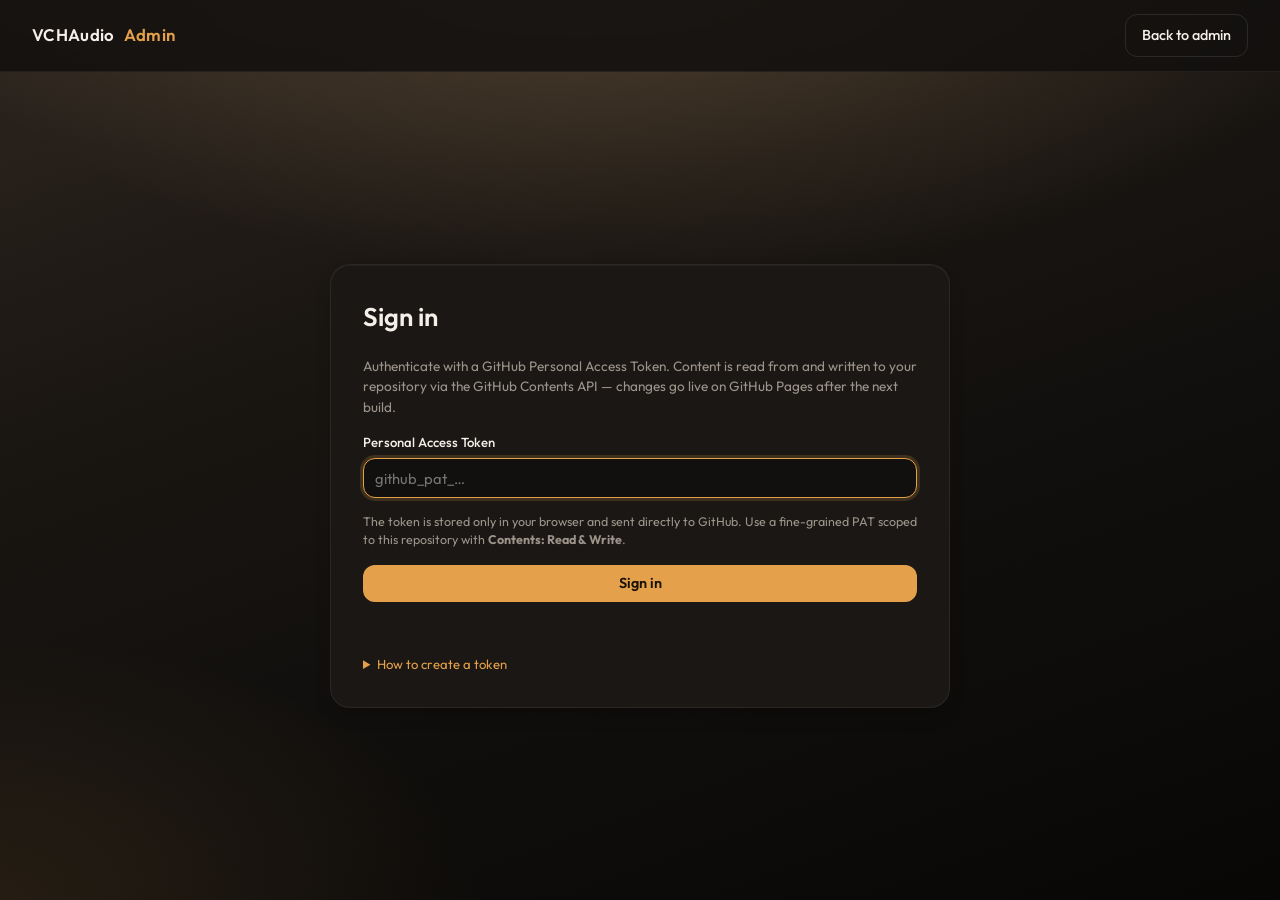
==== commit 8c96a7ec: "Cache-bust admin.js/admin.css so fixes load without hard refresh" ====
--- a/admin/index.html
+++ b/admin/index.html
@@ -11,8 +11,8 @@
       href="https://fonts.googleapis.com/css2?family=DM+Sans:wght@400;500&family=JetBrains+Mono:wght@400;500&family=Outfit:wght@300;400;500;600;700&display=swap"
       rel="stylesheet"
     />
-    <link rel="stylesheet" href="../css/styles.css" />
-    <link rel="stylesheet" href="admin.css" />
+    <link rel="stylesheet" href="../css/styles.css?v=20260712c" />
+    <link rel="stylesheet" href="admin.css?v=20260712c" />
     <link rel="icon" type="image/png" sizes="32x32" href="../assets/favicon-32.png" />
   </head>
   <body class="admin-body admin-body--app">
@@ -33,6 +33,14 @@
     </section>
 
     <div class="admin-toast" id="admin-toast" role="status" aria-live="polite" hidden></div>
-    <script src="admin.js" defer></script>
+    <script>
+      // Cache-bust admin.js so fixes load immediately without a hard refresh.
+      (function () {
+        var s = document.createElement("script");
+        s.src = "admin.js?v=" + Date.now();
+        s.defer = true;
+        document.head.appendChild(s);
+      })();
+    </script>
   </body>
 </html>
--- a/admin/admin.css
+++ b/admin/admin.css
@@ -313,6 +313,27 @@
    otherwise stretch the button to the block width). */
 .admin-add-btn { align-self: flex-start; width: auto; }
 
+/* Row that holds a list's "+ Add" button and an inline control (e.g. the
+   Highlights visibility toggle), centered so the control visibly belongs to
+   that block. */
+.admin-add-row { display: flex; flex-wrap: wrap; align-items: center; justify-content: center; gap: 0.6rem; }
+.admin-add-row .admin-add-btn { align-self: center; }
+.admin-add-row .admin-seg { flex: 0 1 auto; }
+
+/* Segmented visibility toggle (Education: Site/CV/Hide, Highlights: Site/CV/Both/Hide). */
+.admin-seg { display: flex; flex-direction: row; flex-wrap: nowrap; align-items: center; gap: 0.3rem; }
+.admin-seg > span { color: var(--text-muted); margin-right: 0.25rem; }
+.admin-seg__btn { width: auto; flex: 0 0 auto; padding: 0.3rem 0.6rem; }
+
+/* Friendly width control (slider + number + unit + default). */
+.admin-width { display: flex; flex-direction: column; gap: 0.4rem; }
+.admin-width__slider { width: 100%; accent-color: var(--accent, #e4a04a); }
+.admin-width__row { display: flex; flex-wrap: wrap; align-items: center; gap: 0.45rem; }
+.admin-width__num { width: 5rem; }
+.admin-width__unit { width: auto; }
+.admin-width__reset { width: auto; }
+.admin-width__preview { color: var(--muted, #5c554c); font-variant-numeric: tabular-nums; }
+
 .admin-string-list {
   display: flex;
   flex-direction: column;
@@ -326,19 +347,27 @@
   flex-direction: column;
   gap: 0.6rem;
 }
+.admin-obj-list-box { display: flex; flex-direction: column; gap: 0.6rem; }
+.admin-obj-list-box > .admin-btn { align-self: flex-start; }
 .admin-obj-card {
   border: 1px solid rgba(255, 255, 255, 0.08);
   border-radius: var(--radius-md);
   padding: 0.8rem;
   background: var(--bg);
+  display: flex;
+  flex-direction: column;
+  gap: 0.65rem;
 }
 .admin-obj-card__head {
   display: flex;
   align-items: center;
   gap: 0.5rem;
-  margin-bottom: 0.6rem;
 }
 .admin-obj-card__head strong { flex: 1; font-size: 0.9rem; }
+
+/* Sub-editor box (awards, list items, etc.) — stack its parts with spacing. */
+.admin-sub { display: flex; flex-direction: column; gap: 0.5rem; }
+.admin-sub > .admin-items { gap: 0.5rem; }
 
 /* image field */
 .admin-image-field {
